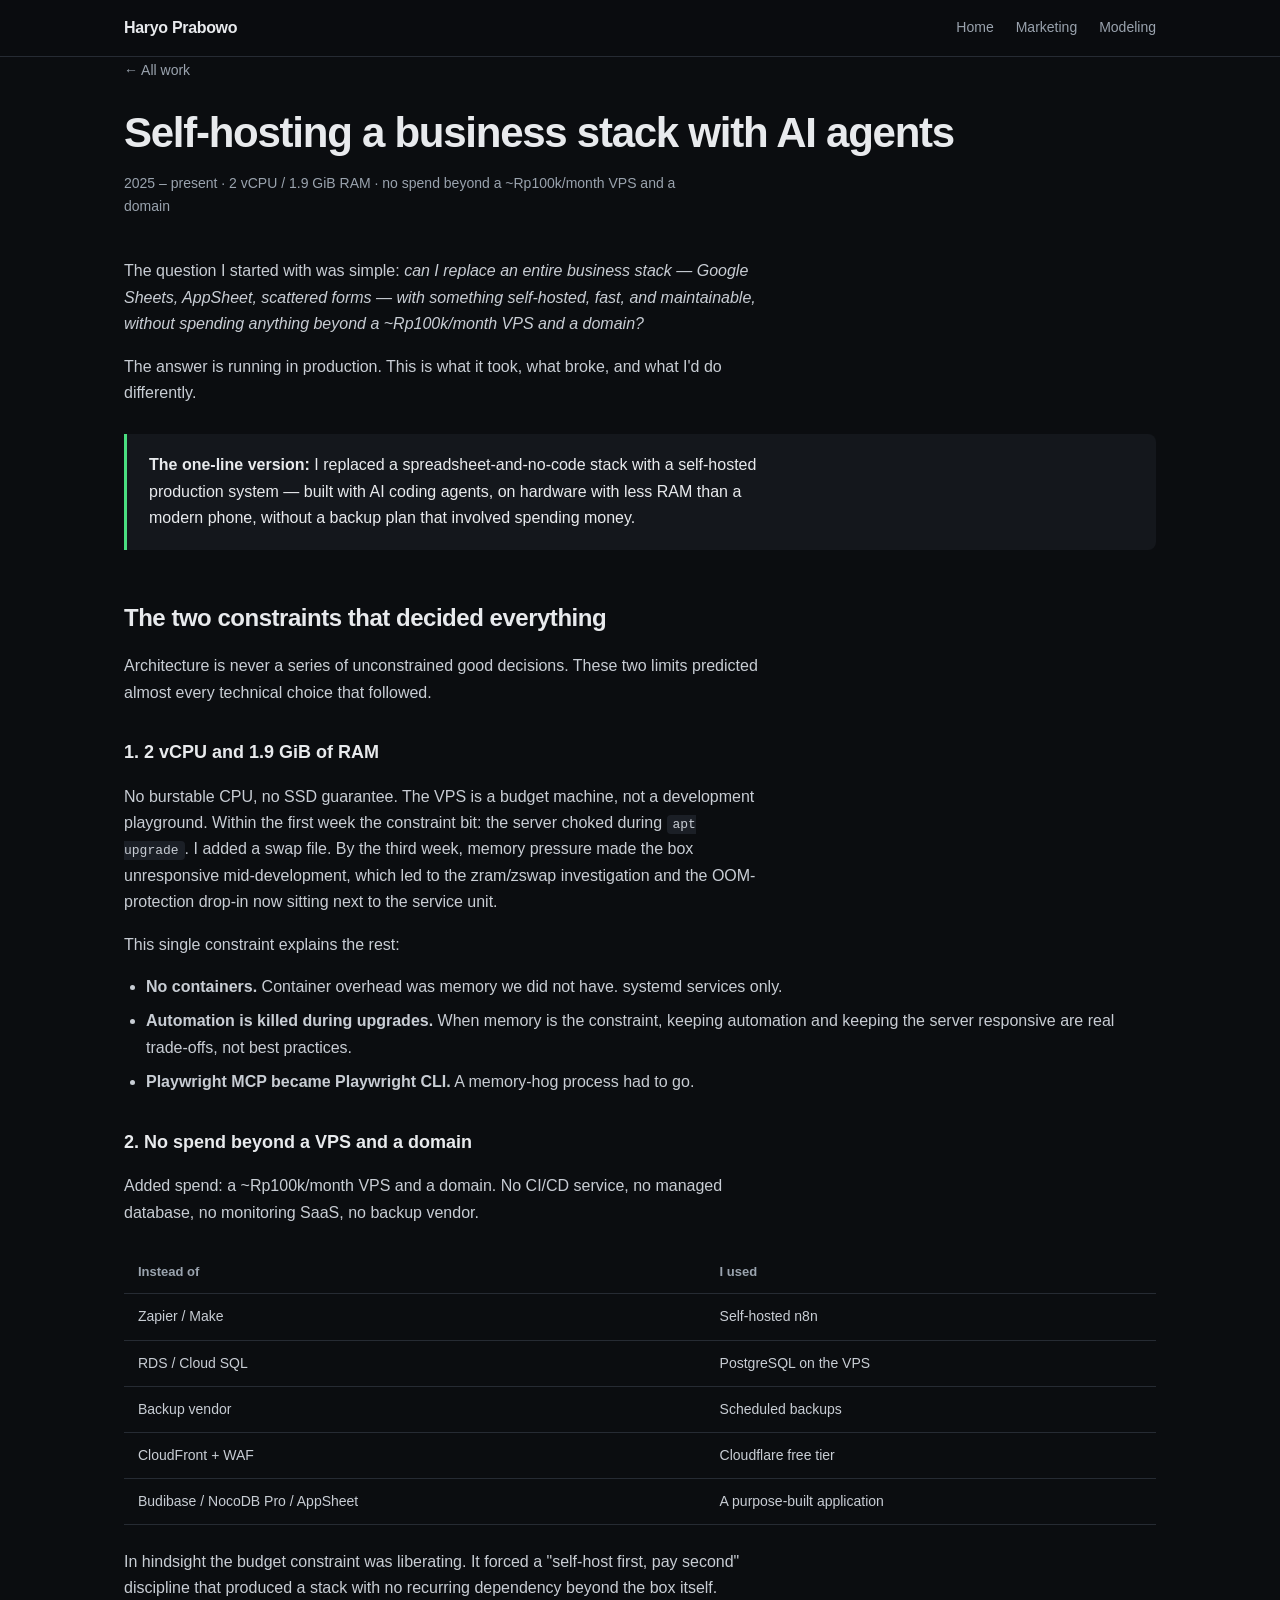
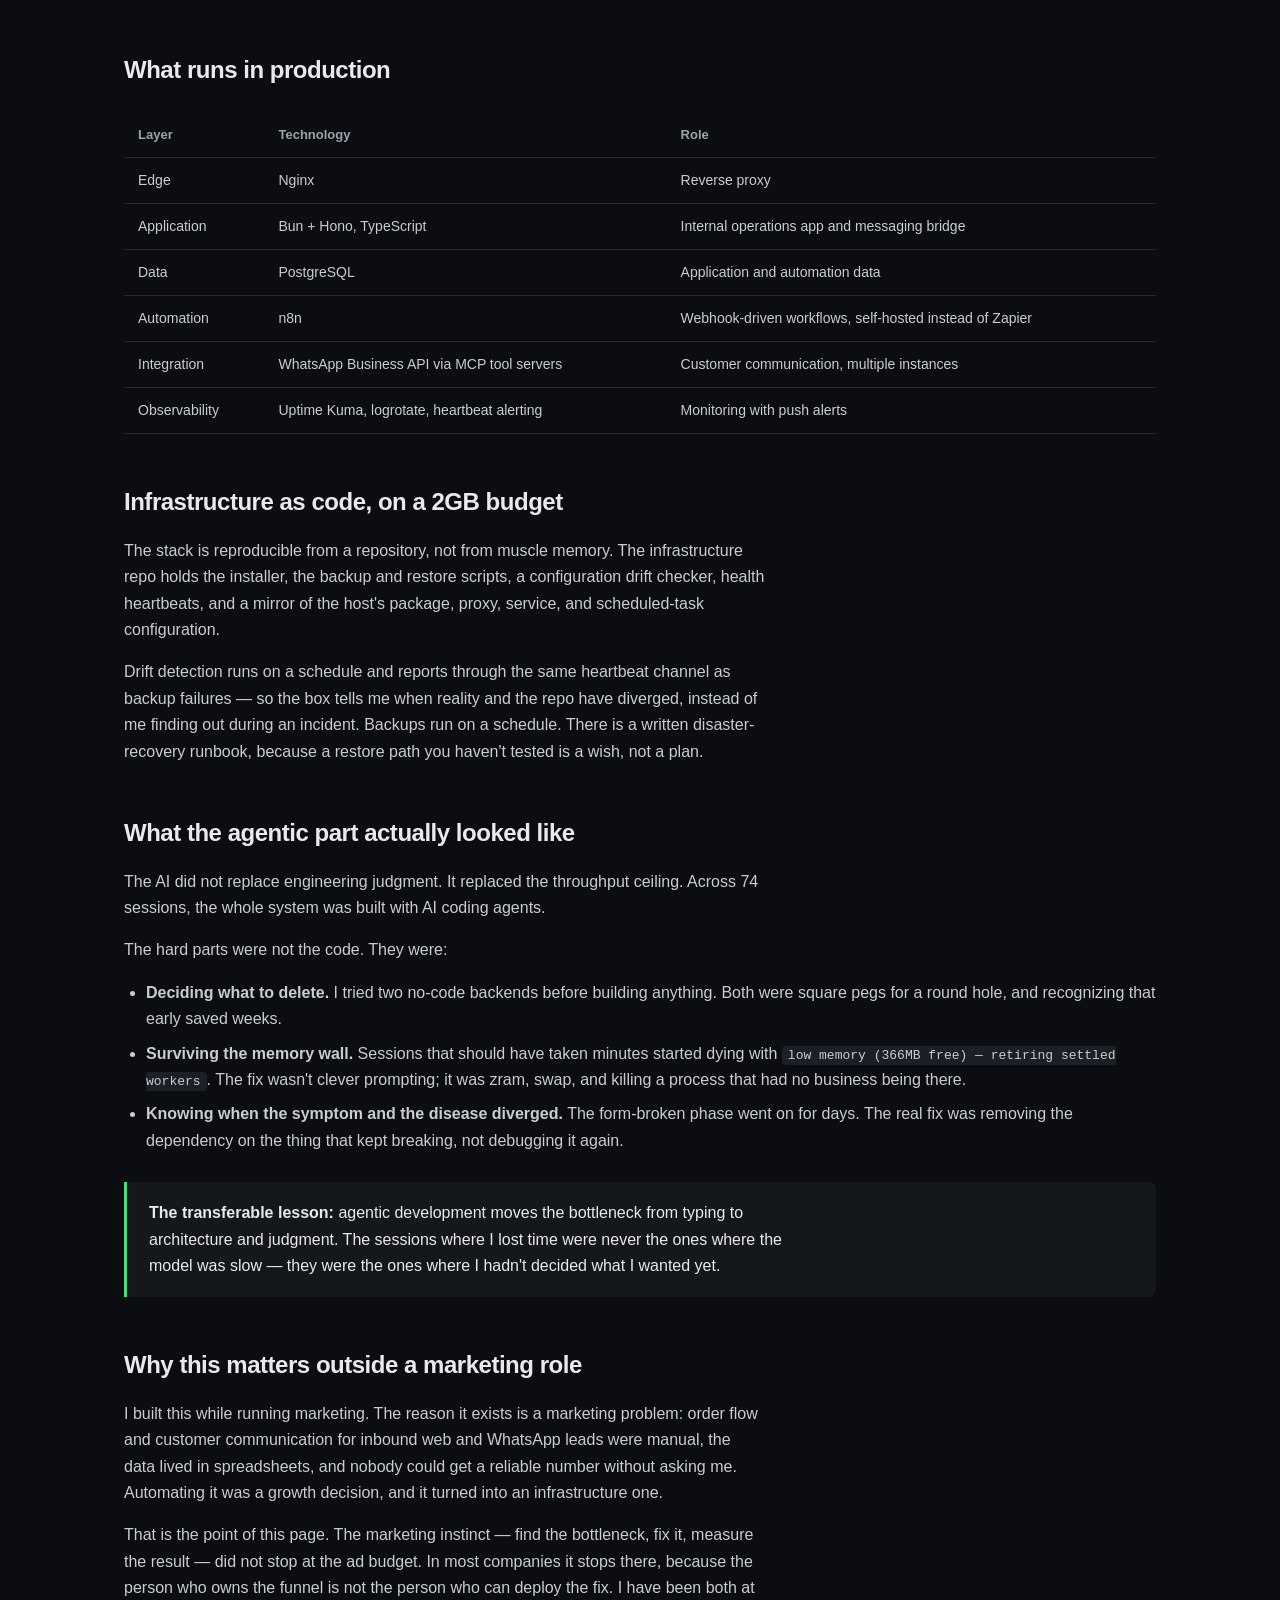
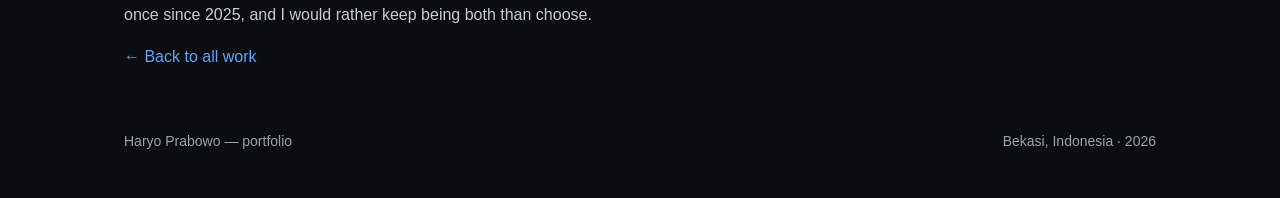
==== case-infrastructure.html @ 8f2d691a "Review round 3: competition result wording, double negative Co-Authored-By: Claude Opus 5.5 <noreply" ====
<!DOCTYPE html>
<html lang="en">
<head>
<meta charset="utf-8">
<meta name="viewport" content="width=device-width, initial-scale=1">
<title>Self-hosting a business stack with AI agents — Haryo Prabowo</title>
<meta name="description" content="How AI coding agents helped replace Google Sheets and AppSheet with a self-hosted business stack on a 2GB VPS, with no extra infrastructure spend.">
<meta property="og:type" content="website">
<meta property="og:site_name" content="Haryo Prabowo">
<meta property="og:title" content="Self-hosting a business stack with AI agents — Haryo Prabowo">
<meta property="og:description" content="No spend beyond a ~Rp100k/month VPS and a domain: replacing a spreadsheet stack with a self-hosted system on a 2GB box, built with AI coding agents.">
<meta property="og:url" content="https://hprabowo076.github.io/case-infrastructure.html">
<meta property="og:image" content="https://hprabowo076.github.io/og-cover.png">
<meta property="og:image:width" content="1200">
<meta property="og:image:height" content="630">
<meta name="twitter:card" content="summary_large_image">
<meta name="twitter:title" content="Self-hosting a business stack with AI agents — Haryo Prabowo">
<meta name="twitter:description" content="No spend beyond a ~Rp100k/month VPS and a domain: replacing a spreadsheet stack with a self-hosted system on a 2GB box, built with AI coding agents.">
<meta name="twitter:image" content="https://hprabowo076.github.io/og-cover.png">
<link rel="icon" href="favicon.svg">
<link rel="stylesheet" href="style.css">
</head>
<body>

<nav><div class="wrap">
  <a class="brand" href="index.html">Haryo Prabowo</a>
  <div class="links">
    <a href="index.html">Home</a>
    <a href="case-marketing.html">Marketing</a>
    <a href="case-kantorku.html">Modeling</a>
  </div>
</div></nav>

<article><div class="wrap">
  <a class="back" href="index.html">&larr; All work</a>
  <h1>Self-hosting a business stack with AI agents</h1>
  <p class="meta">
    2025 &ndash; present &middot; 2 vCPU / 1.9 GiB RAM &middot; no spend beyond a ~Rp100k/month VPS and a domain
  </p>

  <p>
    The question I started with was simple: <em>can I replace an entire business stack — Google
    Sheets, AppSheet, scattered forms — with something self-hosted, fast, and maintainable, without
    spending anything beyond a ~Rp100k/month VPS and a domain?</em>
  </p>
  <p>
    The answer is running in production. This is what it took, what broke, and
    what I'd do differently.
  </p>

  <div class="callout">
    <p>
      <b>The one-line version:</b> I replaced a spreadsheet-and-no-code stack with a self-hosted
      production system — built with AI coding agents, on hardware with less RAM than a modern
      phone, without a backup plan that involved spending money.
    </p>
  </div>

  <h2>The two constraints that decided everything</h2>
  <p>
    Architecture is never a series of unconstrained good decisions. These two limits predicted
    almost every technical choice that followed.
  </p>

  <h3>1. 2 vCPU and 1.9 GiB of RAM</h3>
  <p>
    No burstable CPU, no SSD guarantee. The VPS is a budget machine, not a development playground. Within the first week the constraint bit: the server choked
    during <code>apt upgrade</code>. I added a swap file. By the third week, memory pressure made
    the box unresponsive mid-development, which led to the zram/zswap investigation and the
    OOM-protection drop-in now sitting next to the service unit.
  </p>
  <p>This single constraint explains the rest:</p>
  <ul>
    <li><b>No containers.</b> Container overhead was memory we did not have. systemd services only.</li>
    <li><b>Automation is killed during upgrades.</b> When memory is the constraint, keeping automation and keeping the server responsive are real trade-offs, not best practices.</li>
    <li><b>Playwright MCP became Playwright CLI.</b> A memory-hog process had to go.</li>
  </ul>

  <h3>2. No spend beyond a VPS and a domain</h3>
  <p>Added spend: a ~Rp100k/month VPS and a domain. No CI/CD service, no managed database, no monitoring SaaS, no backup vendor.</p>
  <table>
    <tr><th>Instead of</th><th>I used</th></tr>
    <tr><td>Zapier / Make</td><td>Self-hosted n8n</td></tr>
    <tr><td>RDS / Cloud SQL</td><td>PostgreSQL on the VPS</td></tr>
    <tr><td>Backup vendor</td><td>Scheduled backups</td></tr>
    <tr><td>CloudFront + WAF</td><td>Cloudflare free tier</td></tr>
    <tr><td>Budibase / NocoDB Pro / AppSheet</td><td>A purpose-built application</td></tr>
  </table>
  <p>
    In hindsight the budget constraint was liberating. It forced a "self-host first, pay second"
    discipline that produced a stack with no recurring dependency beyond the box itself.
  </p>

  <h2>What runs in production</h2>
  <table>
    <tr><th>Layer</th><th>Technology</th><th>Role</th></tr>
    <tr><td>Edge</td><td>Nginx</td><td>Reverse proxy</td></tr>
    <tr><td>Application</td><td>Bun + Hono, TypeScript</td><td>Internal operations app and messaging bridge</td></tr>
    <tr><td>Data</td><td>PostgreSQL</td><td>Application and automation data</td></tr>
    <tr><td>Automation</td><td>n8n</td><td>Webhook-driven workflows, self-hosted instead of Zapier</td></tr>
    <tr><td>Integration</td><td>WhatsApp Business API via MCP tool servers</td><td>Customer communication, multiple instances</td></tr>
    <tr><td>Observability</td><td>Uptime Kuma, logrotate, heartbeat alerting</td><td>Monitoring with push alerts</td></tr>
  </table>

  <h2>Infrastructure as code, on a 2GB budget</h2>
  <p>
    The stack is reproducible from a repository, not from muscle memory. The infrastructure repo
    holds the installer, the backup and restore scripts, a configuration drift checker, health
    heartbeats, and a mirror of the host's package, proxy, service, and scheduled-task
    configuration.
  </p>
  <p>
    Drift detection runs on a schedule and reports through the same heartbeat channel as backup
    failures — so the box tells me when reality and the repo have diverged, instead of me finding
    out during an incident. Backups run on a schedule. There is a written
    disaster-recovery runbook, because a restore path you haven't tested is a wish, not a plan.
  </p>

  <h2>What the agentic part actually looked like</h2>
  <p>
    The AI did not replace engineering judgment. It replaced the throughput ceiling. Across 74
    sessions, the whole system was built with AI coding agents.
  </p>
  <p>The hard parts were not the code. They were:</p>
  <ul>
    <li><b>Deciding what to delete.</b> I tried two no-code backends before building anything. Both were square pegs for a round hole, and recognizing that early saved weeks.</li>
    <li><b>Surviving the memory wall.</b> Sessions that should have taken minutes started dying with <code>low memory (366MB free) — retiring settled workers</code>. The fix wasn't clever prompting; it was zram, swap, and killing a process that had no business being there.</li>
    <li><b>Knowing when the symptom and the disease diverged.</b> The form-broken phase went on for days. The real fix was removing the dependency on the thing that kept breaking, not debugging it again.</li>
  </ul>
  <div class="callout">
    <p>
      <b>The transferable lesson:</b> agentic development moves the bottleneck from typing to
      architecture and judgment. The sessions where I lost time were never the ones where the
      model was slow — they were the ones where I hadn't decided what I wanted yet.
    </p>
  </div>

  <h2>Why this matters outside a marketing role</h2>
  <p>
    I built this while running marketing. The reason it exists is a marketing problem: order flow
    and customer communication for inbound web and WhatsApp leads were manual, the data lived in spreadsheets, and nobody could get a
    reliable number without asking me. Automating it was a growth decision, and it turned into an
    infrastructure one.
  </p>
  <p>
    That is the point of this page. The marketing instinct — find the bottleneck, fix it, measure
    the result — did not stop at the ad budget. In most companies it stops there, because the
    person who owns the funnel is not the person who can deploy the fix. I have been both at once
    since 2025, and I would rather keep being both than choose.
  </p>

  <p><a href="index.html">&larr; Back to all work</a></p>
</div></article>

<footer><div class="wrap">
  <span>Haryo Prabowo — portfolio</span>
  <span>Bekasi, Indonesia · 2026</span>
</div></footer>

</body>
</html>
---- style.css ----
:root {
  --bg: #0b0d10;
  --surface: #14171c;
  --surface-2: #1b1f26;
  --line: #262b33;
  --text: #e8eaed;
  --muted: #9aa3ae;
  --accent: #4ade80;
  --accent-2: #60a5fa;
  --warn: #fbbf24;
  --max: 1080px;
}

* { box-sizing: border-box; margin: 0; padding: 0; }

html { scroll-behavior: smooth; }

body {
  background: var(--bg);
  color: var(--text);
  font: 16px/1.65 -apple-system, BlinkMacSystemFont, "Segoe UI", Inter, Roboto, sans-serif;
  -webkit-font-smoothing: antialiased;
}

a { color: var(--accent-2); text-decoration: none; }
a:hover { text-decoration: underline; }

.wrap { max-width: var(--max); margin: 0 auto; padding: 0 24px; }
.mono { font-family: ui-monospace, SFMono-Regular, "SF Mono", Menlo, Consolas, monospace; }

/* ---- nav ---- */
nav {
  position: sticky; top: 0; z-index: 10;
  background: rgba(11, 13, 16, 0.85);
  backdrop-filter: blur(12px);
  border-bottom: 1px solid var(--line);
}
nav .wrap { display: flex; align-items: center; justify-content: space-between; height: 56px; }
nav .brand { font-weight: 700; letter-spacing: -0.02em; color: var(--text); }
nav .links { display: flex; gap: 22px; font-size: 14px; }
nav .links a { color: var(--muted); }
nav .links a:hover { color: var(--text); text-decoration: none; }

/* ---- hero ---- */
header.hero { padding: 92px 0 72px; border-bottom: 1px solid var(--line); }
.eyebrow {
  font-size: 13px; letter-spacing: 0.14em; text-transform: uppercase;
  color: var(--accent); margin-bottom: 18px; font-weight: 600;
}
h1 { font-size: clamp(32px, 5.5vw, 54px); line-height: 1.1; letter-spacing: -0.03em; font-weight: 800; }
h1 em { font-style: normal; color: var(--accent); }
.sub { margin-top: 22px; font-size: 19px; color: var(--muted); max-width: 640px; }
.cta { margin-top: 34px; display: flex; gap: 12px; flex-wrap: wrap; }
.btn {
  display: inline-block; padding: 11px 22px; border-radius: 8px;
  font-size: 15px; font-weight: 600; border: 1px solid var(--line);
  background: var(--surface); color: var(--text);
}
.btn:hover { border-color: var(--accent); text-decoration: none; }
.btn.primary { background: var(--accent); color: #06240f; border-color: var(--accent); }

/* ---- metrics ---- */
.metrics { display: grid; grid-template-columns: repeat(auto-fit, minmax(190px, 1fr)); gap: 1px; background: var(--line); border: 1px solid var(--line); border-radius: 12px; overflow: hidden; margin-top: 56px; }
.metric { background: var(--surface); padding: 24px 22px; }
.metric .n { font-size: 30px; font-weight: 800; letter-spacing: -0.02em; color: var(--accent); }
.metric .l { font-size: 13px; color: var(--muted); margin-top: 6px; line-height: 1.45; }

/* ---- sections ---- */
section { padding: 76px 0; border-bottom: 1px solid var(--line); }
h2 { font-size: 28px; letter-spacing: -0.02em; font-weight: 700; margin-bottom: 12px; }
.section-lede { color: var(--muted); max-width: 640px; margin-bottom: 40px; font-size: 17px; }

/* ---- case cards ---- */
.cards { display: grid; grid-template-columns: repeat(auto-fit, minmax(320px, 1fr)); gap: 20px; }
.card {
  background: var(--surface); border: 1px solid var(--line); border-radius: 12px;
  padding: 26px; display: flex; flex-direction: column; transition: border-color .15s;
}
.card:hover { border-color: var(--accent); }
.card .tag { font-size: 12px; color: var(--accent); letter-spacing: .08em; text-transform: uppercase; font-weight: 600; }
.card h3 { font-size: 20px; margin: 10px 0 8px; letter-spacing: -0.01em; }
.card p { color: var(--muted); font-size: 15px; }
.card .stats { margin-top: 18px; padding-top: 18px; border-top: 1px solid var(--line); display: flex; gap: 22px; font-size: 13px; color: var(--muted); }
.card .stats b { display: block; color: var(--text); font-size: 18px; }
.card .more { margin-top: auto; padding-top: 18px; font-size: 14px; color: var(--accent-2); }

/* ---- article (case study pages) ---- */
article h1 { font-size: clamp(28px, 4.5vw, 42px); margin-bottom: 8px; }
article .meta { color: var(--muted); font-size: 14px; margin-bottom: 40px; }
article h2 { margin-top: 48px; font-size: 24px; }
article h3 { margin-top: 32px; font-size: 18px; color: var(--text); }
article p { margin: 16px 0; color: #c8cdd4; max-width: 72ch; }
article ul { margin: 16px 0 16px 22px; color: #c8cdd4; }
article li { margin-bottom: 8px; }
article .callout {
  border-left: 3px solid var(--accent); background: var(--surface);
  padding: 18px 22px; border-radius: 0 8px 8px 0; margin: 28px 0;
}
article .callout p { margin: 0; color: var(--text); }
.back { display: inline-block; margin-bottom: 28px; font-size: 14px; color: var(--muted); }

table { width: 100%; border-collapse: collapse; margin: 24px 0; font-size: 14px; }
th, td { text-align: left; padding: 11px 14px; border-bottom: 1px solid var(--line); }
th { color: var(--muted); font-weight: 600; font-size: 13px; }
td { color: #c8cdd4; }

pre {
  background: var(--surface); border: 1px solid var(--line); border-radius: 8px;
  padding: 18px; overflow-x: auto; font-size: 13px; line-height: 1.6; color: #c8cdd4;
  margin: 20px 0;
}
code { font-family: ui-monospace, SFMono-Regular, Menlo, Consolas, monospace; }
p code, li code, td code { background: var(--surface-2); padding: 2px 6px; border-radius: 4px; font-size: 13px; }

footer { padding: 44px 0; color: var(--muted); font-size: 14px; }
footer .wrap { display: flex; justify-content: space-between; flex-wrap: wrap; gap: 12px; }

@media (max-width: 640px) {
  nav .links { gap: 14px; font-size: 13px; }
  header.hero { padding: 60px 0 48px; }
  section { padding: 56px 0; }
}
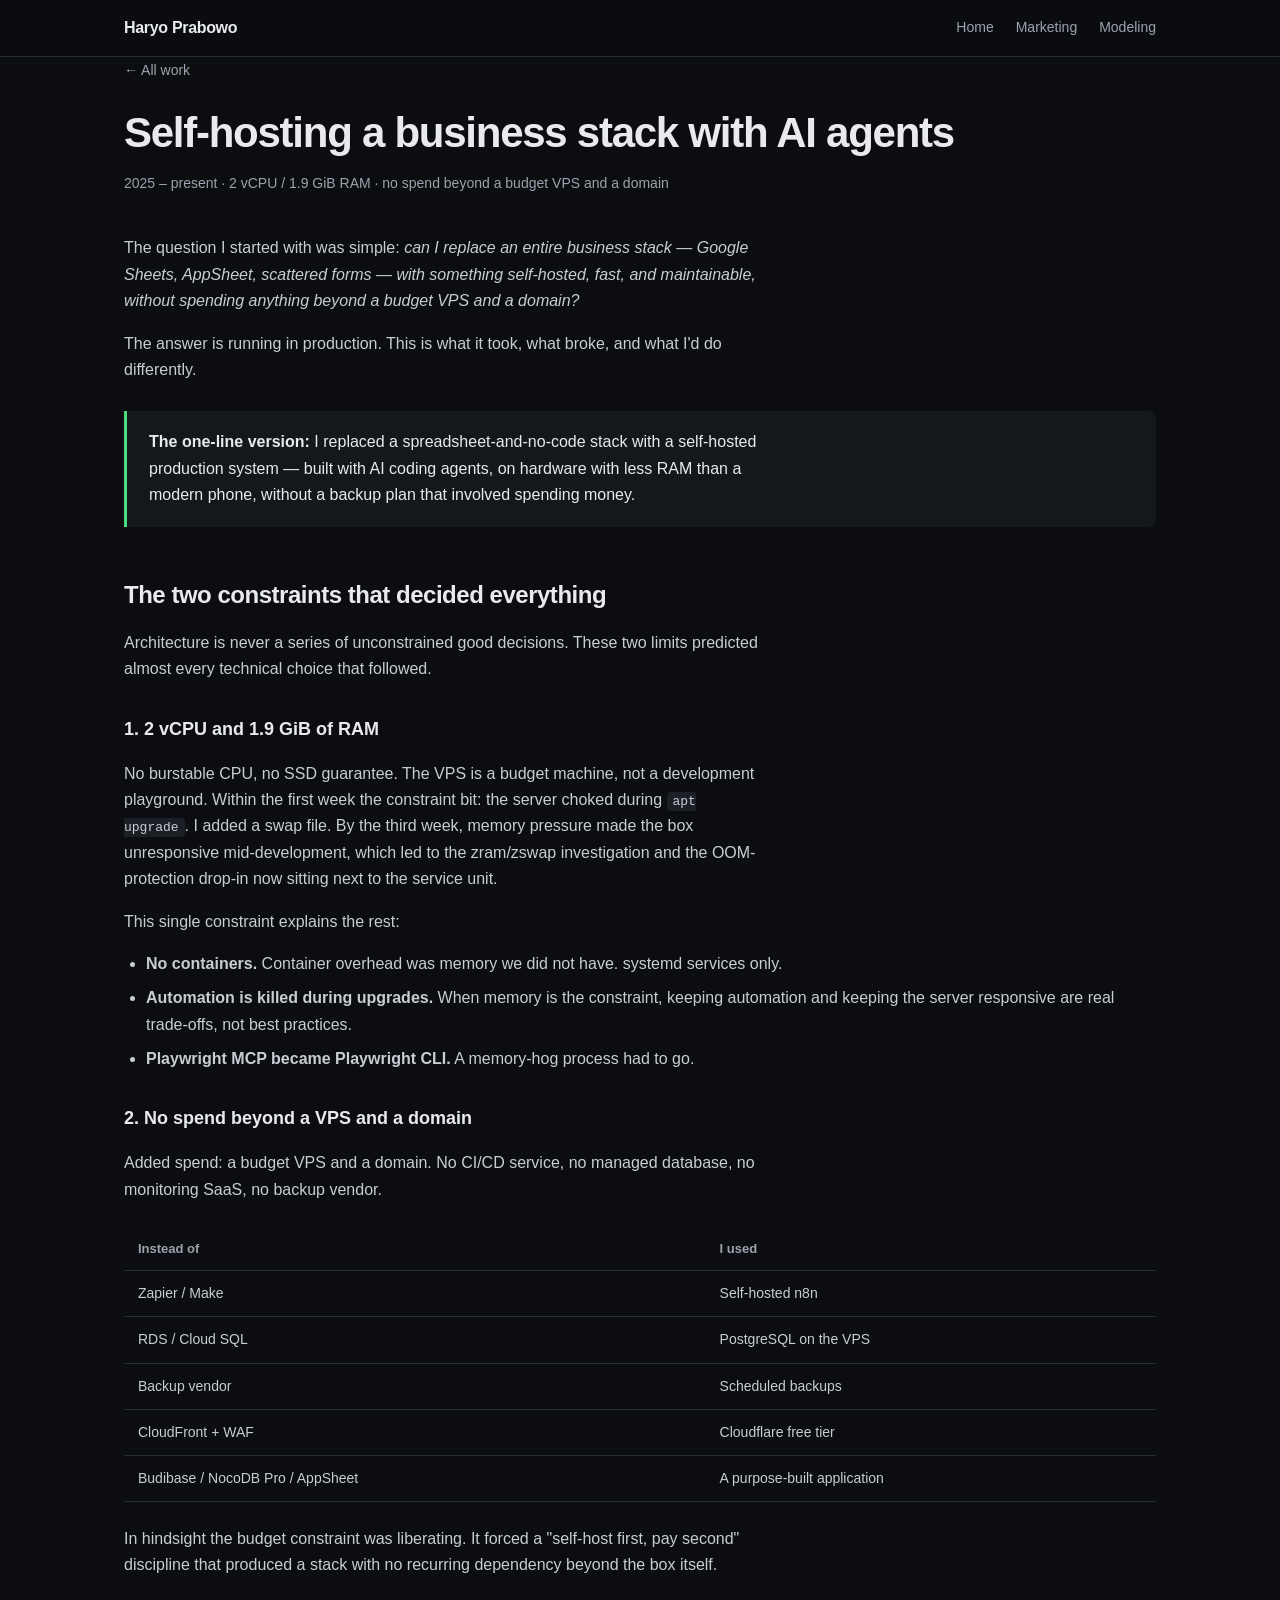
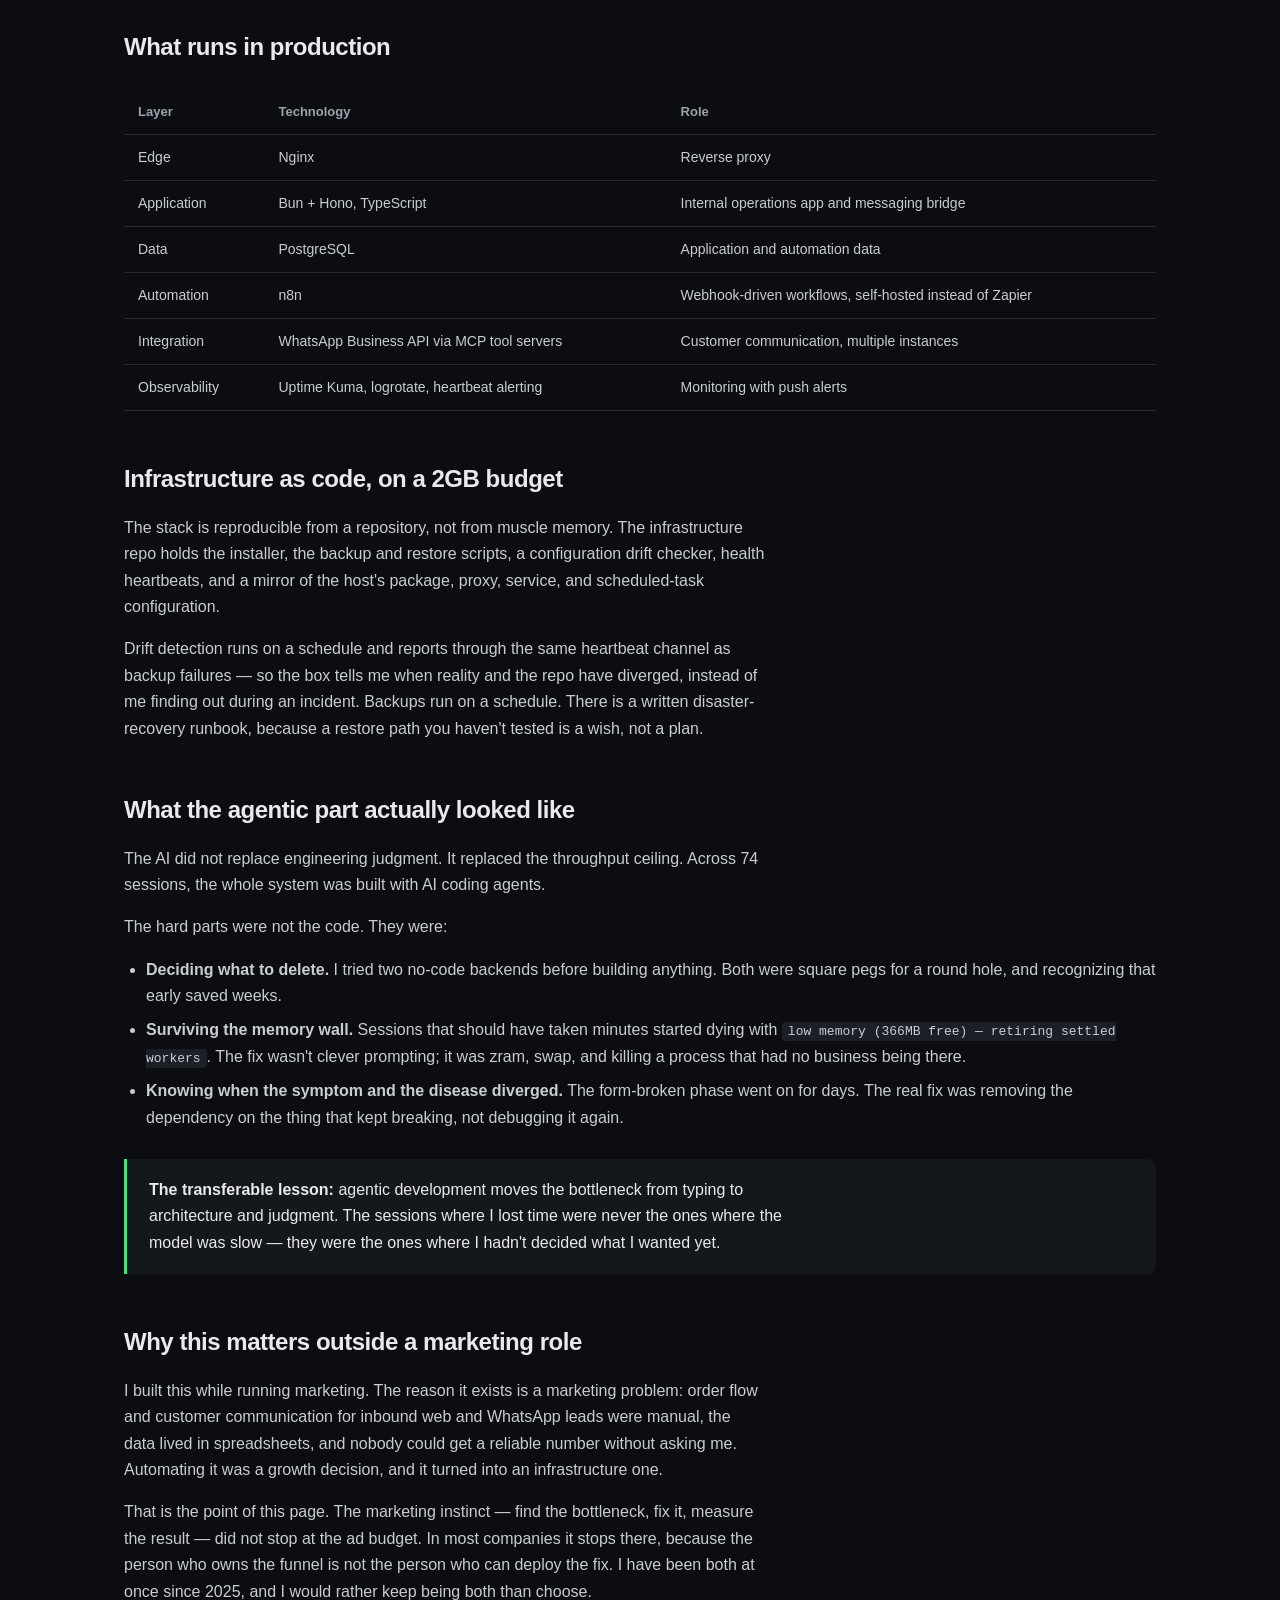
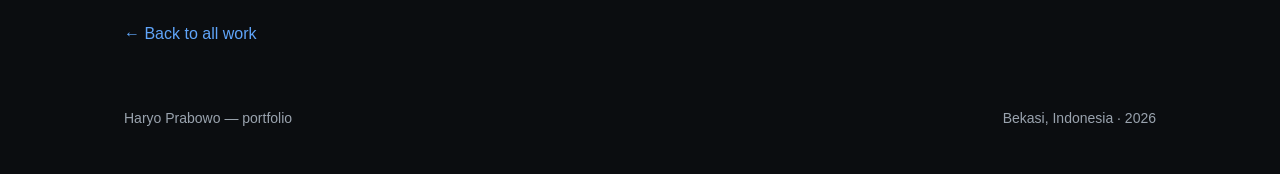
==== commit 210eb0dc: "Drop server cost from portfolio and resume Co-Authored-By: Claude Opus 5.5 <noreply@anthropic.com>" ====
--- a/case-infrastructure.html
+++ b/case-infrastructure.html
@@ -8,14 +8,14 @@
 <meta property="og:type" content="website">
 <meta property="og:site_name" content="Haryo Prabowo">
 <meta property="og:title" content="Self-hosting a business stack with AI agents — Haryo Prabowo">
-<meta property="og:description" content="No spend beyond a ~Rp100k/month VPS and a domain: replacing a spreadsheet stack with a self-hosted system on a 2GB box, built with AI coding agents.">
+<meta property="og:description" content="No spend beyond a budget VPS and a domain: replacing a spreadsheet stack with a self-hosted system on a 2GB box, built with AI coding agents.">
 <meta property="og:url" content="https://hprabowo076.github.io/case-infrastructure.html">
 <meta property="og:image" content="https://hprabowo076.github.io/og-cover.png">
 <meta property="og:image:width" content="1200">
 <meta property="og:image:height" content="630">
 <meta name="twitter:card" content="summary_large_image">
 <meta name="twitter:title" content="Self-hosting a business stack with AI agents — Haryo Prabowo">
-<meta name="twitter:description" content="No spend beyond a ~Rp100k/month VPS and a domain: replacing a spreadsheet stack with a self-hosted system on a 2GB box, built with AI coding agents.">
+<meta name="twitter:description" content="No spend beyond a budget VPS and a domain: replacing a spreadsheet stack with a self-hosted system on a 2GB box, built with AI coding agents.">
 <meta name="twitter:image" content="https://hprabowo076.github.io/og-cover.png">
 <link rel="icon" href="favicon.svg">
 <link rel="stylesheet" href="style.css">
@@ -35,13 +35,13 @@
   <a class="back" href="index.html">&larr; All work</a>
   <h1>Self-hosting a business stack with AI agents</h1>
   <p class="meta">
-    2025 &ndash; present &middot; 2 vCPU / 1.9 GiB RAM &middot; no spend beyond a ~Rp100k/month VPS and a domain
+    2025 &ndash; present &middot; 2 vCPU / 1.9 GiB RAM &middot; no spend beyond a budget VPS and a domain
   </p>
 
   <p>
     The question I started with was simple: <em>can I replace an entire business stack — Google
     Sheets, AppSheet, scattered forms — with something self-hosted, fast, and maintainable, without
-    spending anything beyond a ~Rp100k/month VPS and a domain?</em>
+    spending anything beyond a budget VPS and a domain?</em>
   </p>
   <p>
     The answer is running in production. This is what it took, what broke, and
@@ -77,7 +77,7 @@
   </ul>
 
   <h3>2. No spend beyond a VPS and a domain</h3>
-  <p>Added spend: a ~Rp100k/month VPS and a domain. No CI/CD service, no managed database, no monitoring SaaS, no backup vendor.</p>
+  <p>Added spend: a budget VPS and a domain. No CI/CD service, no managed database, no monitoring SaaS, no backup vendor.</p>
   <table>
     <tr><th>Instead of</th><th>I used</th></tr>
     <tr><td>Zapier / Make</td><td>Self-hosted n8n</td></tr>
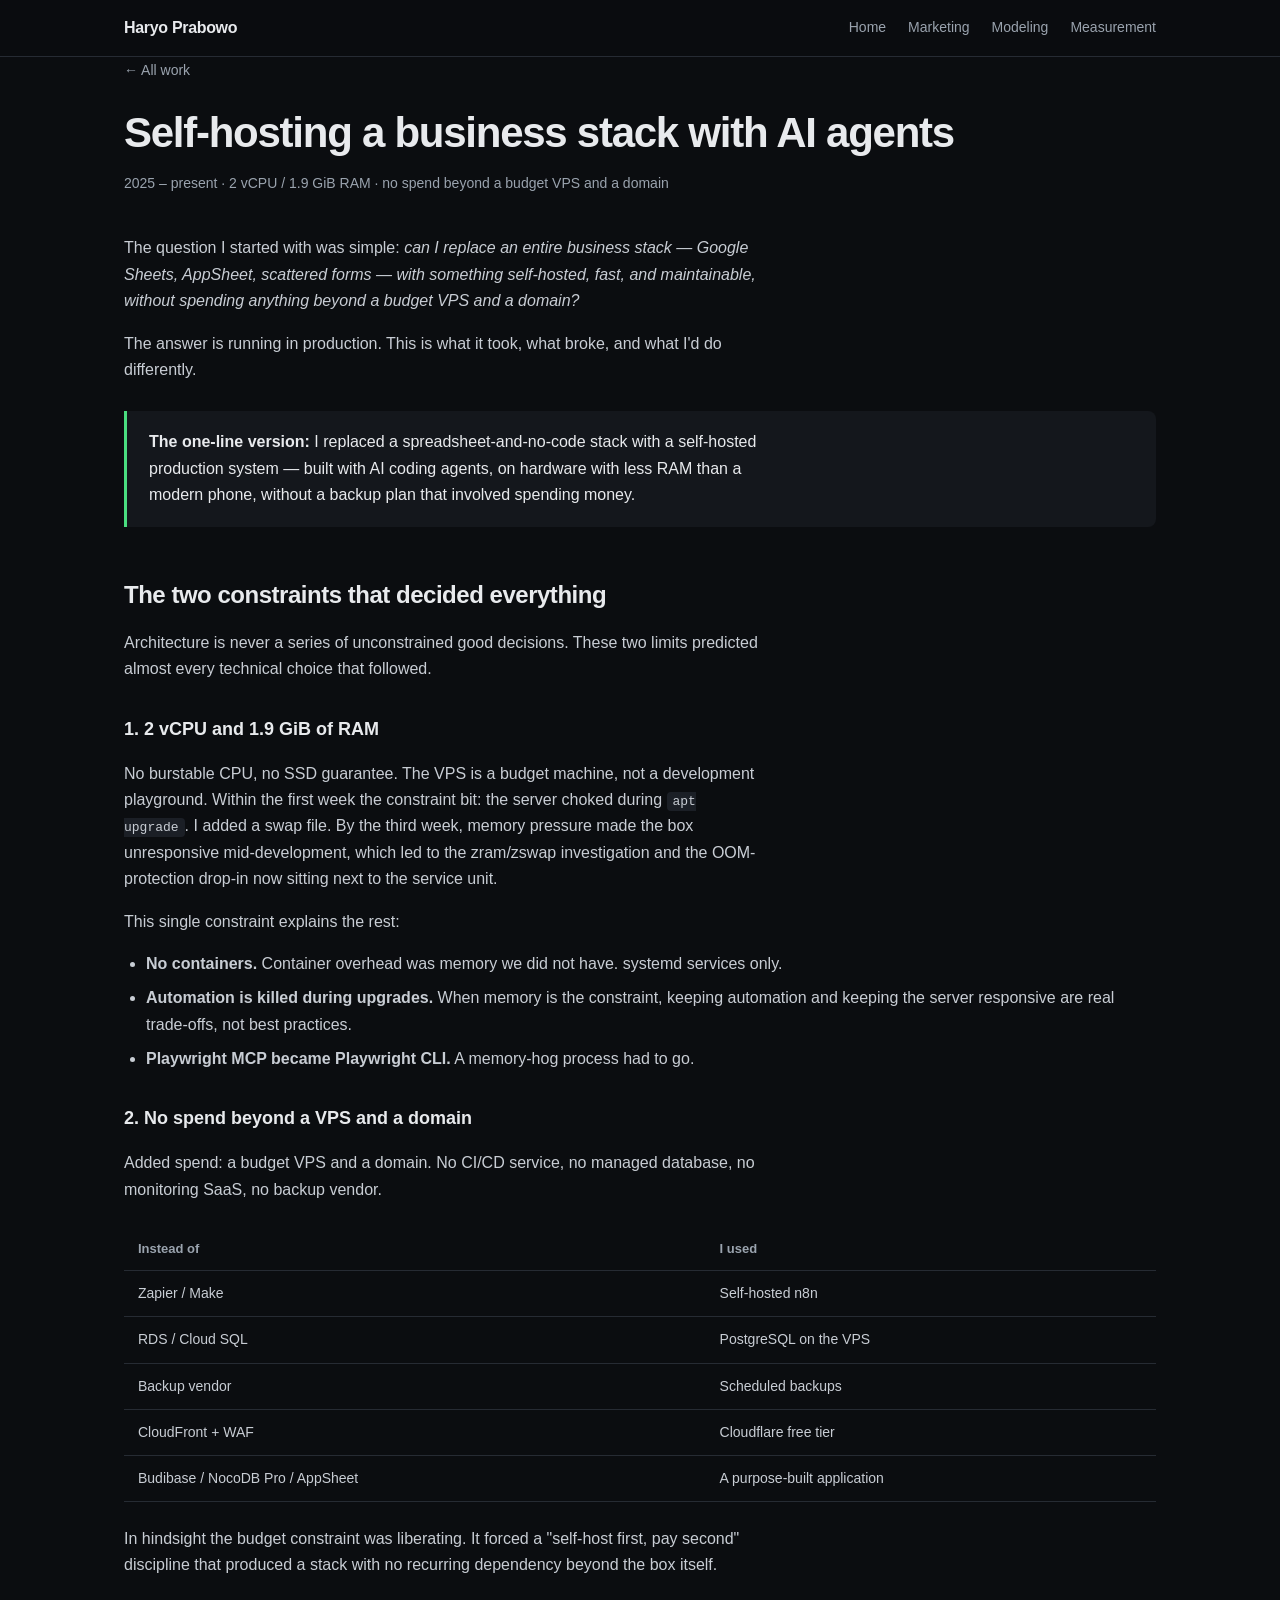
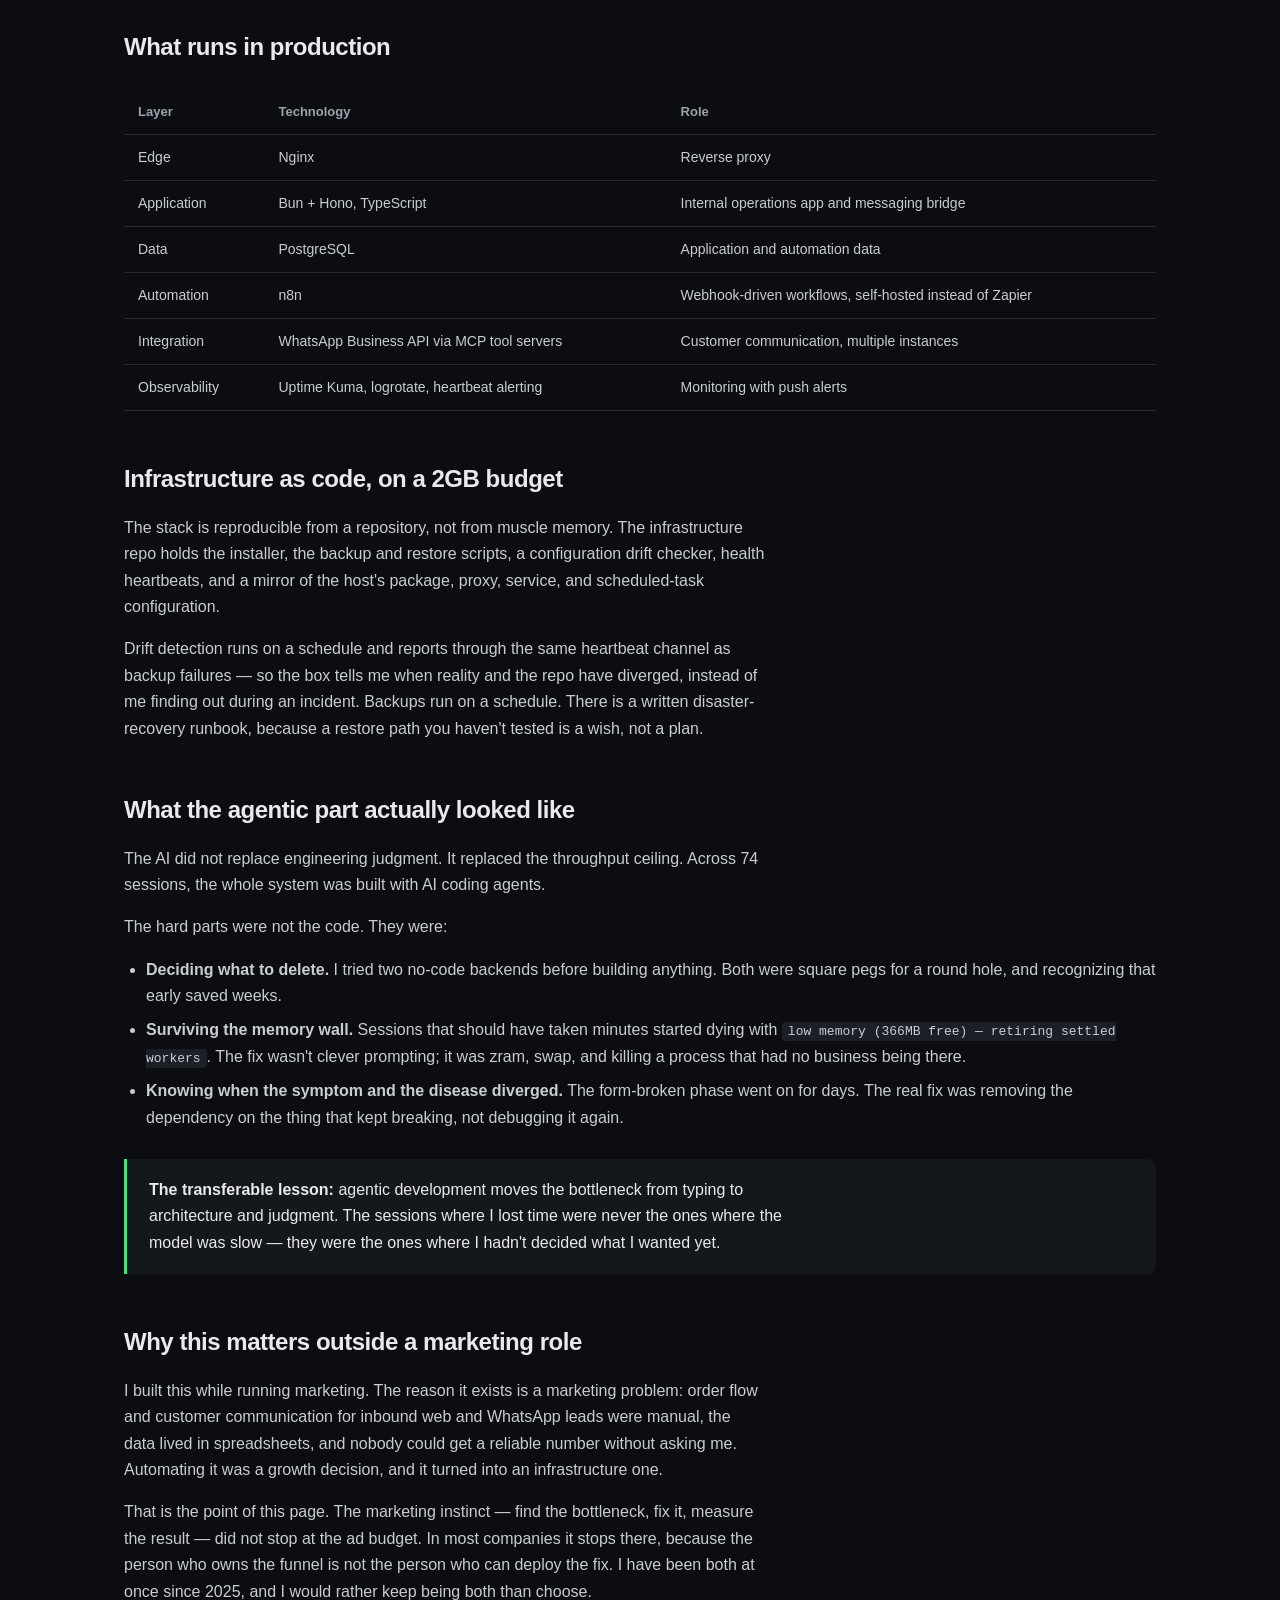
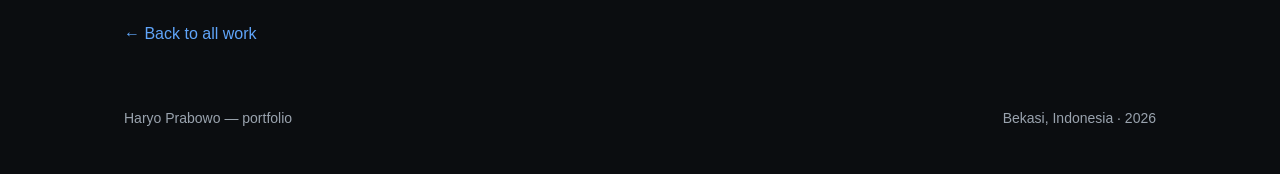
==== commit 0ed14d25: "Add measurement case study (paid-invoice reconciliation, reporting dashboard) Co-Authored-By: Claude" ====
--- a/case-infrastructure.html
+++ b/case-infrastructure.html
@@ -28,6 +28,7 @@
     <a href="index.html">Home</a>
     <a href="case-marketing.html">Marketing</a>
     <a href="case-kantorku.html">Modeling</a>
+    <a href="case-measurement.html">Measurement</a>
   </div>
 </div></nav>
 
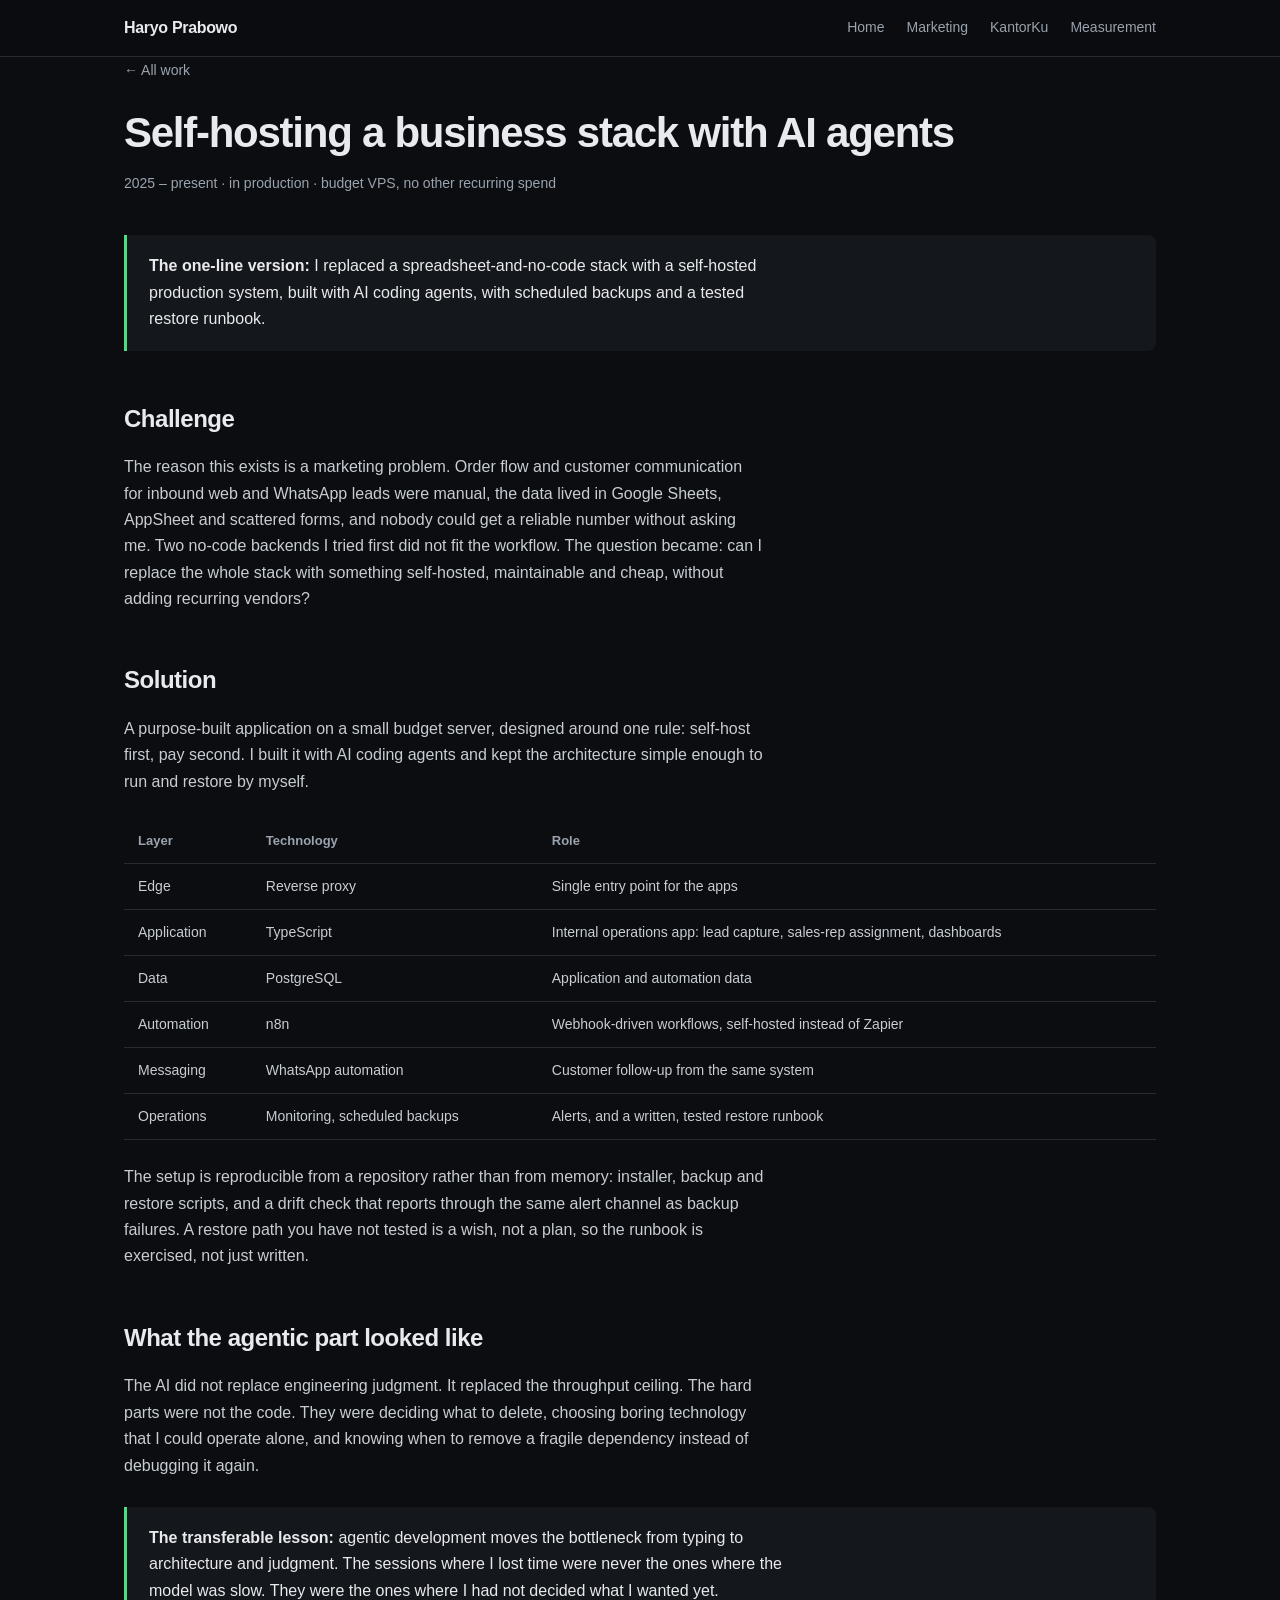
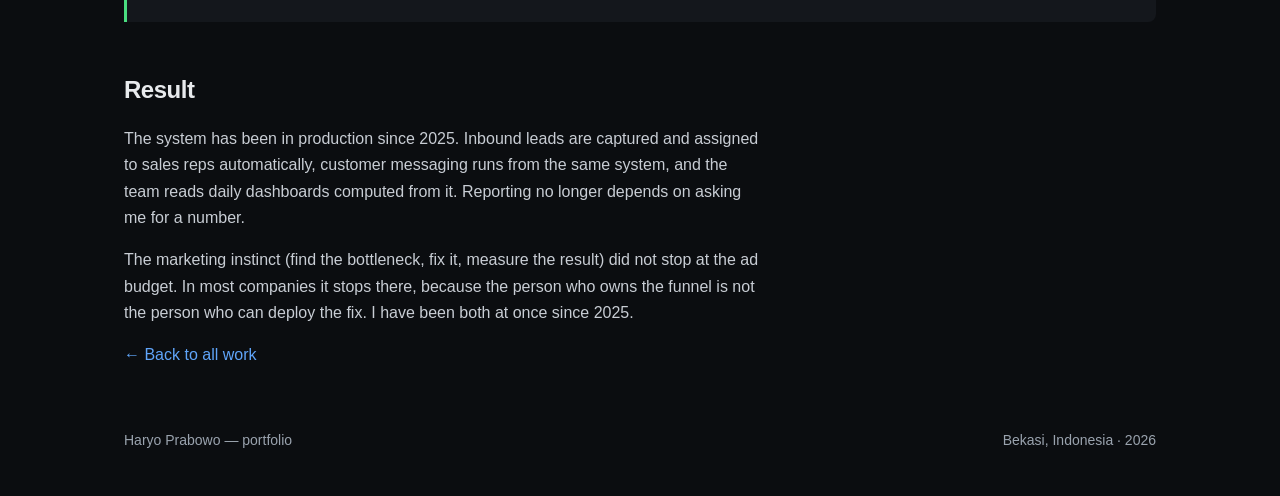
==== commit 45541bff: "Apply independent review: budget ballpark, team, near-parity channel message, WhatsApp automation wo" ====
--- a/case-infrastructure.html
+++ b/case-infrastructure.html
@@ -4,18 +4,18 @@
 <meta charset="utf-8">
 <meta name="viewport" content="width=device-width, initial-scale=1">
 <title>Self-hosting a business stack with AI agents — Haryo Prabowo</title>
-<meta name="description" content="How AI coding agents helped replace Google Sheets and AppSheet with a self-hosted business stack on a 2GB VPS, with no extra infrastructure spend.">
+<meta name="description" content="How AI coding agents helped replace Google Sheets and AppSheet with a self-hosted business stack on a budget VPS: TypeScript app, PostgreSQL, n8n and WhatsApp automation, with scheduled backups and a tested restore runbook.">
 <meta property="og:type" content="website">
 <meta property="og:site_name" content="Haryo Prabowo">
 <meta property="og:title" content="Self-hosting a business stack with AI agents — Haryo Prabowo">
-<meta property="og:description" content="No spend beyond a budget VPS and a domain: replacing a spreadsheet stack with a self-hosted system on a 2GB box, built with AI coding agents.">
+<meta property="og:description" content="Replacing a spreadsheet stack with a self-hosted system on a budget VPS: TypeScript, PostgreSQL, n8n and WhatsApp automation, built with AI coding agents.">
 <meta property="og:url" content="https://hprabowo076.github.io/case-infrastructure.html">
 <meta property="og:image" content="https://hprabowo076.github.io/og-cover.png">
 <meta property="og:image:width" content="1200">
 <meta property="og:image:height" content="630">
 <meta name="twitter:card" content="summary_large_image">
 <meta name="twitter:title" content="Self-hosting a business stack with AI agents — Haryo Prabowo">
-<meta name="twitter:description" content="No spend beyond a budget VPS and a domain: replacing a spreadsheet stack with a self-hosted system on a 2GB box, built with AI coding agents.">
+<meta name="twitter:description" content="Replacing a spreadsheet stack with a self-hosted system on a budget VPS: TypeScript, PostgreSQL, n8n and WhatsApp automation, built with AI coding agents.">
 <meta name="twitter:image" content="https://hprabowo076.github.io/og-cover.png">
 <link rel="icon" href="favicon.svg">
 <link rel="stylesheet" href="style.css">
@@ -27,7 +27,7 @@
   <div class="links">
     <a href="index.html">Home</a>
     <a href="case-marketing.html">Marketing</a>
-    <a href="case-kantorku.html">Modeling</a>
+    <a href="case-kantorku.html">KantorKu</a>
     <a href="case-measurement.html">Measurement</a>
   </div>
 </div></nav>
@@ -36,118 +36,69 @@
   <a class="back" href="index.html">&larr; All work</a>
   <h1>Self-hosting a business stack with AI agents</h1>
   <p class="meta">
-    2025 &ndash; present &middot; 2 vCPU / 1.9 GiB RAM &middot; no spend beyond a budget VPS and a domain
-  </p>
-
-  <p>
-    The question I started with was simple: <em>can I replace an entire business stack — Google
-    Sheets, AppSheet, scattered forms — with something self-hosted, fast, and maintainable, without
-    spending anything beyond a budget VPS and a domain?</em>
-  </p>
-  <p>
-    The answer is running in production. This is what it took, what broke, and
-    what I'd do differently.
+    2025 &ndash; present &middot; in production &middot; budget VPS, no other recurring spend
   </p>
 
   <div class="callout">
     <p>
       <b>The one-line version:</b> I replaced a spreadsheet-and-no-code stack with a self-hosted
-      production system — built with AI coding agents, on hardware with less RAM than a modern
-      phone, without a backup plan that involved spending money.
+      production system, built with AI coding agents, with scheduled backups and a tested restore runbook.
     </p>
   </div>
 
-  <h2>The two constraints that decided everything</h2>
+  <h2>Challenge</h2>
   <p>
-    Architecture is never a series of unconstrained good decisions. These two limits predicted
-    almost every technical choice that followed.
+    The reason this exists is a marketing problem. Order flow and customer communication for inbound web
+    and WhatsApp leads were manual, the data lived in Google Sheets, AppSheet and scattered forms, and
+    nobody could get a reliable number without asking me. Two no-code backends I tried first did not fit the
+    workflow. The question became: can I replace the whole stack with something self-hosted, maintainable
+    and cheap, without adding recurring vendors?
   </p>
 
-  <h3>1. 2 vCPU and 1.9 GiB of RAM</h3>
+  <h2>Solution</h2>
   <p>
-    No burstable CPU, no SSD guarantee. The VPS is a budget machine, not a development playground. Within the first week the constraint bit: the server choked
-    during <code>apt upgrade</code>. I added a swap file. By the third week, memory pressure made
-    the box unresponsive mid-development, which led to the zram/zswap investigation and the
-    OOM-protection drop-in now sitting next to the service unit.
+    A purpose-built application on a small budget server, designed around one rule: self-host first, pay second.
+    I built it with AI coding agents and kept the architecture simple enough to run and restore by myself.
   </p>
-  <p>This single constraint explains the rest:</p>
-  <ul>
-    <li><b>No containers.</b> Container overhead was memory we did not have. systemd services only.</li>
-    <li><b>Automation is killed during upgrades.</b> When memory is the constraint, keeping automation and keeping the server responsive are real trade-offs, not best practices.</li>
-    <li><b>Playwright MCP became Playwright CLI.</b> A memory-hog process had to go.</li>
-  </ul>
-
-  <h3>2. No spend beyond a VPS and a domain</h3>
-  <p>Added spend: a budget VPS and a domain. No CI/CD service, no managed database, no monitoring SaaS, no backup vendor.</p>
   <table>
-    <tr><th>Instead of</th><th>I used</th></tr>
-    <tr><td>Zapier / Make</td><td>Self-hosted n8n</td></tr>
-    <tr><td>RDS / Cloud SQL</td><td>PostgreSQL on the VPS</td></tr>
-    <tr><td>Backup vendor</td><td>Scheduled backups</td></tr>
-    <tr><td>CloudFront + WAF</td><td>Cloudflare free tier</td></tr>
-    <tr><td>Budibase / NocoDB Pro / AppSheet</td><td>A purpose-built application</td></tr>
+    <tr><th>Layer</th><th>Technology</th><th>Role</th></tr>
+    <tr><td>Edge</td><td>Reverse proxy</td><td>Single entry point for the apps</td></tr>
+    <tr><td>Application</td><td>TypeScript</td><td>Internal operations app: lead capture, sales-rep assignment, dashboards</td></tr>
+    <tr><td>Data</td><td>PostgreSQL</td><td>Application and automation data</td></tr>
+    <tr><td>Automation</td><td>n8n</td><td>Webhook-driven workflows, self-hosted instead of Zapier</td></tr>
+    <tr><td>Messaging</td><td>WhatsApp automation</td><td>Customer follow-up from the same system</td></tr>
+    <tr><td>Operations</td><td>Monitoring, scheduled backups</td><td>Alerts, and a written, tested restore runbook</td></tr>
   </table>
   <p>
-    In hindsight the budget constraint was liberating. It forced a "self-host first, pay second"
-    discipline that produced a stack with no recurring dependency beyond the box itself.
+    The setup is reproducible from a repository rather than from memory: installer, backup and restore
+    scripts, and a drift check that reports through the same alert channel as backup failures. A restore
+    path you have not tested is a wish, not a plan, so the runbook is exercised, not just written.
   </p>
 
-  <h2>What runs in production</h2>
-  <table>
-    <tr><th>Layer</th><th>Technology</th><th>Role</th></tr>
-    <tr><td>Edge</td><td>Nginx</td><td>Reverse proxy</td></tr>
-    <tr><td>Application</td><td>Bun + Hono, TypeScript</td><td>Internal operations app and messaging bridge</td></tr>
-    <tr><td>Data</td><td>PostgreSQL</td><td>Application and automation data</td></tr>
-    <tr><td>Automation</td><td>n8n</td><td>Webhook-driven workflows, self-hosted instead of Zapier</td></tr>
-    <tr><td>Integration</td><td>WhatsApp Business API via MCP tool servers</td><td>Customer communication, multiple instances</td></tr>
-    <tr><td>Observability</td><td>Uptime Kuma, logrotate, heartbeat alerting</td><td>Monitoring with push alerts</td></tr>
-  </table>
-
-  <h2>Infrastructure as code, on a 2GB budget</h2>
+  <h2>What the agentic part looked like</h2>
   <p>
-    The stack is reproducible from a repository, not from muscle memory. The infrastructure repo
-    holds the installer, the backup and restore scripts, a configuration drift checker, health
-    heartbeats, and a mirror of the host's package, proxy, service, and scheduled-task
-    configuration.
+    The AI did not replace engineering judgment. It replaced the throughput ceiling. The hard parts were
+    not the code. They were deciding what to delete, choosing boring technology that I could operate alone,
+    and knowing when to remove a fragile dependency instead of debugging it again.
   </p>
-  <p>
-    Drift detection runs on a schedule and reports through the same heartbeat channel as backup
-    failures — so the box tells me when reality and the repo have diverged, instead of me finding
-    out during an incident. Backups run on a schedule. There is a written
-    disaster-recovery runbook, because a restore path you haven't tested is a wish, not a plan.
-  </p>
-
-  <h2>What the agentic part actually looked like</h2>
-  <p>
-    The AI did not replace engineering judgment. It replaced the throughput ceiling. Across 74
-    sessions, the whole system was built with AI coding agents.
-  </p>
-  <p>The hard parts were not the code. They were:</p>
-  <ul>
-    <li><b>Deciding what to delete.</b> I tried two no-code backends before building anything. Both were square pegs for a round hole, and recognizing that early saved weeks.</li>
-    <li><b>Surviving the memory wall.</b> Sessions that should have taken minutes started dying with <code>low memory (366MB free) — retiring settled workers</code>. The fix wasn't clever prompting; it was zram, swap, and killing a process that had no business being there.</li>
-    <li><b>Knowing when the symptom and the disease diverged.</b> The form-broken phase went on for days. The real fix was removing the dependency on the thing that kept breaking, not debugging it again.</li>
-  </ul>
   <div class="callout">
     <p>
       <b>The transferable lesson:</b> agentic development moves the bottleneck from typing to
       architecture and judgment. The sessions where I lost time were never the ones where the
-      model was slow — they were the ones where I hadn't decided what I wanted yet.
+      model was slow. They were the ones where I had not decided what I wanted yet.
     </p>
   </div>
 
-  <h2>Why this matters outside a marketing role</h2>
+  <h2>Result</h2>
   <p>
-    I built this while running marketing. The reason it exists is a marketing problem: order flow
-    and customer communication for inbound web and WhatsApp leads were manual, the data lived in spreadsheets, and nobody could get a
-    reliable number without asking me. Automating it was a growth decision, and it turned into an
-    infrastructure one.
+    The system has been in production since 2025. Inbound leads are captured and assigned to sales reps
+    automatically, customer messaging runs from the same system, and the team reads daily dashboards
+    computed from it. Reporting no longer depends on asking me for a number.
   </p>
   <p>
-    That is the point of this page. The marketing instinct — find the bottleneck, fix it, measure
-    the result — did not stop at the ad budget. In most companies it stops there, because the
-    person who owns the funnel is not the person who can deploy the fix. I have been both at once
-    since 2025, and I would rather keep being both than choose.
+    The marketing instinct (find the bottleneck, fix it, measure the result) did not stop at the ad budget.
+    In most companies it stops there, because the person who owns the funnel is not the person who can
+    deploy the fix. I have been both at once since 2025.
   </p>
 
   <p><a href="index.html">&larr; Back to all work</a></p>
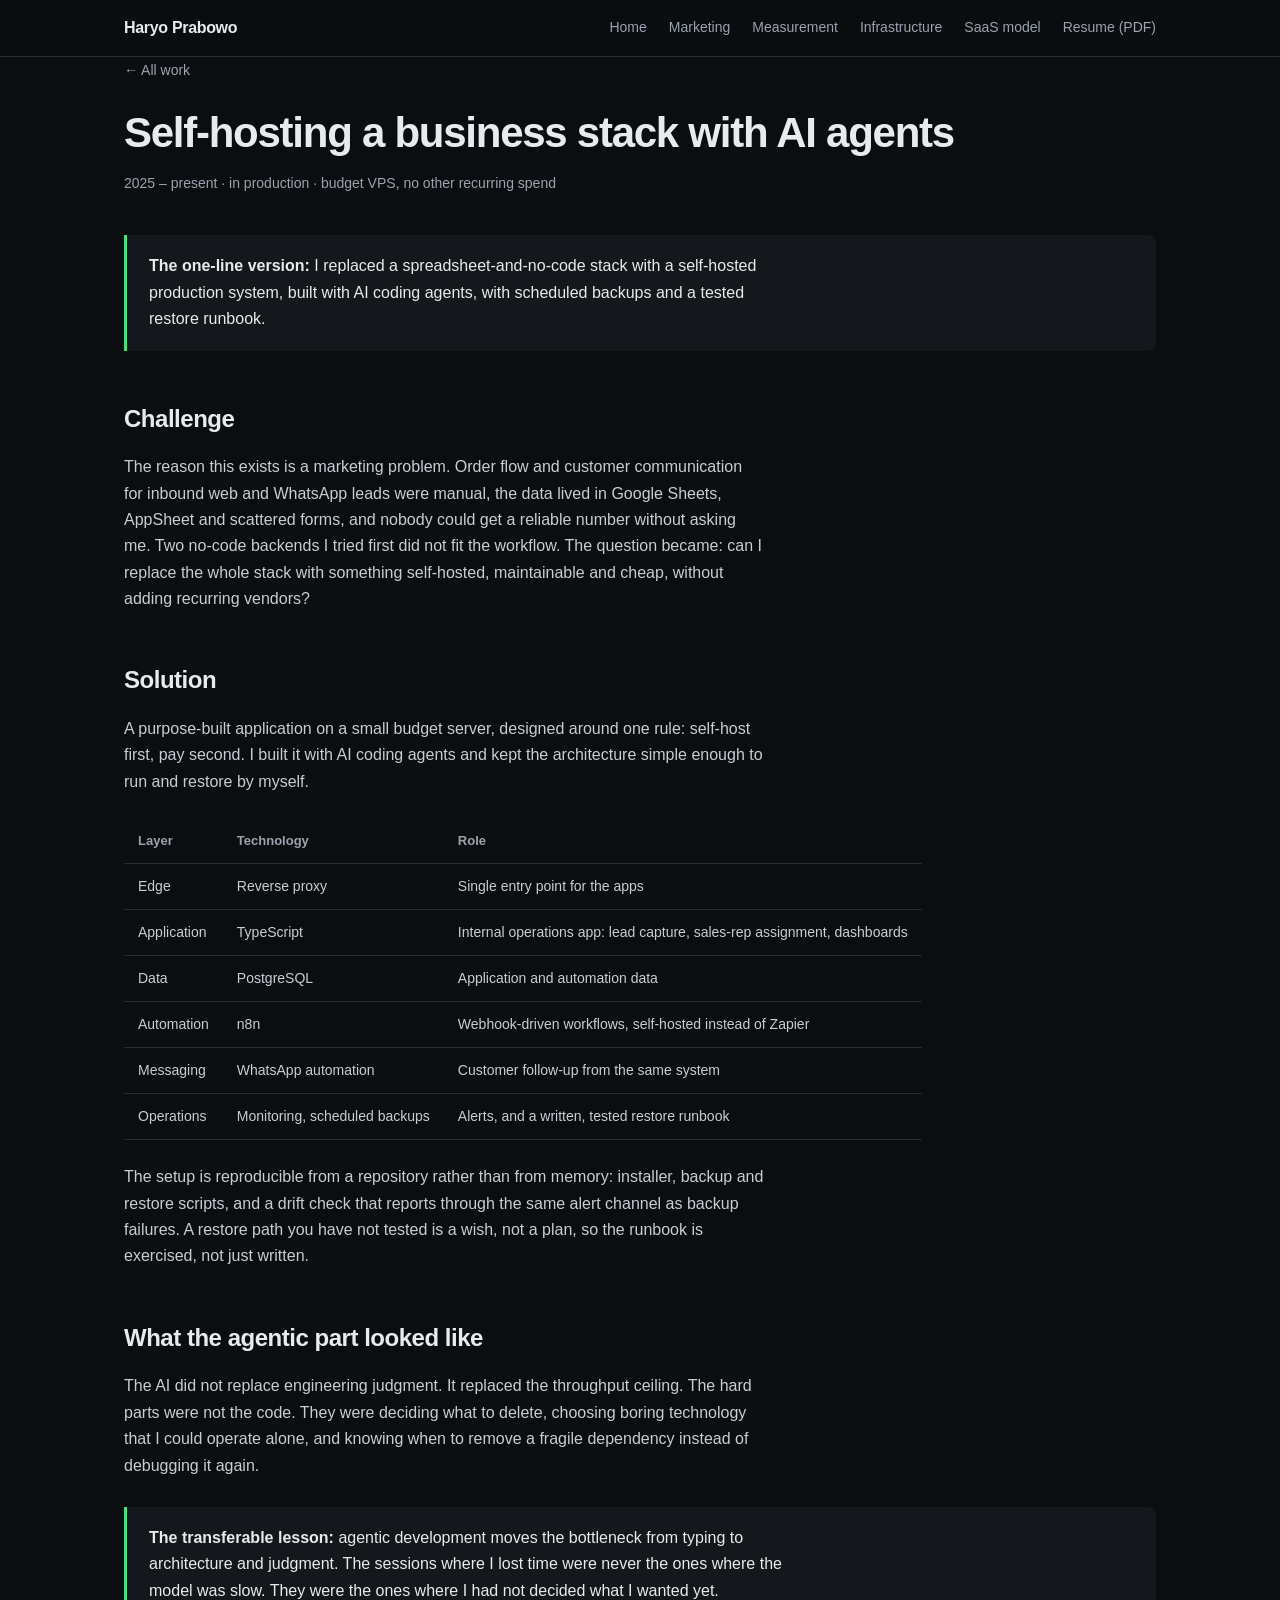
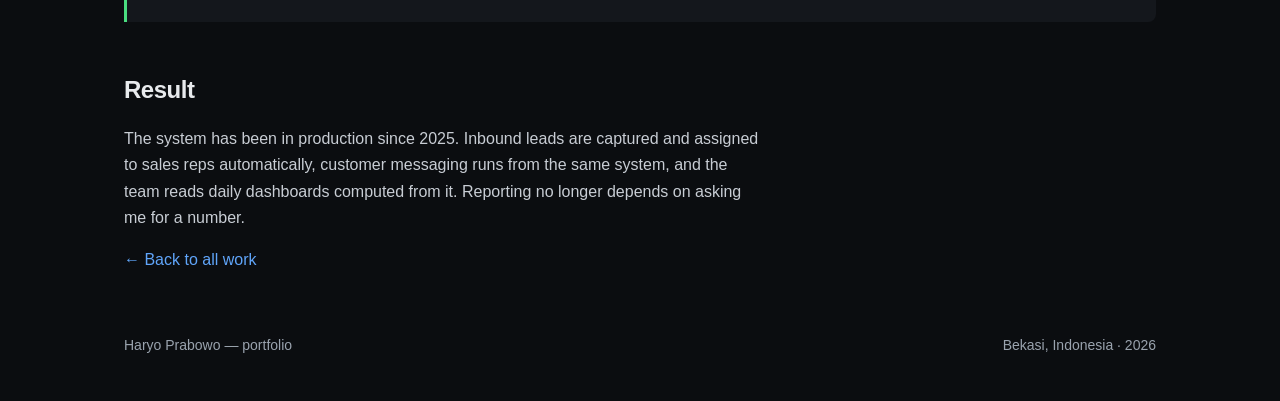
==== commit ed5af0d2: "Apply public-view review: phone nav, How I work copy, KantorKu fixes, resume links and +84% Co-Autho" ====
--- a/case-infrastructure.html
+++ b/case-infrastructure.html
@@ -10,13 +10,13 @@
 <meta property="og:title" content="Self-hosting a business stack with AI agents — Haryo Prabowo">
 <meta property="og:description" content="Replacing a spreadsheet stack with a self-hosted system on a budget VPS: TypeScript, PostgreSQL, n8n and WhatsApp automation, built with AI coding agents.">
 <meta property="og:url" content="https://hprabowo076.github.io/case-infrastructure.html">
-<meta property="og:image" content="https://hprabowo076.github.io/og-cover.png">
+<meta property="og:image" content="https://hprabowo076.github.io/og-cover.png?v=20261016">
 <meta property="og:image:width" content="1200">
 <meta property="og:image:height" content="630">
 <meta name="twitter:card" content="summary_large_image">
 <meta name="twitter:title" content="Self-hosting a business stack with AI agents — Haryo Prabowo">
 <meta name="twitter:description" content="Replacing a spreadsheet stack with a self-hosted system on a budget VPS: TypeScript, PostgreSQL, n8n and WhatsApp automation, built with AI coding agents.">
-<meta name="twitter:image" content="https://hprabowo076.github.io/og-cover.png">
+<meta name="twitter:image" content="https://hprabowo076.github.io/og-cover.png?v=20261016">
 <link rel="icon" href="favicon.svg">
 <link rel="stylesheet" href="style.css">
 </head>
@@ -27,8 +27,10 @@
   <div class="links">
     <a href="index.html">Home</a>
     <a href="case-marketing.html">Marketing</a>
-    <a href="case-kantorku.html">KantorKu</a>
     <a href="case-measurement.html">Measurement</a>
+    <a href="case-infrastructure.html">Infrastructure</a>
+    <a href="case-kantorku.html">SaaS model</a>
+    <a href="resume.pdf">Resume (PDF)</a>
   </div>
 </div></nav>
 
@@ -95,11 +97,6 @@
     automatically, customer messaging runs from the same system, and the team reads daily dashboards
     computed from it. Reporting no longer depends on asking me for a number.
   </p>
-  <p>
-    The marketing instinct (find the bottleneck, fix it, measure the result) did not stop at the ad budget.
-    In most companies it stops there, because the person who owns the funnel is not the person who can
-    deploy the fix. I have been both at once since 2025.
-  </p>
 
   <p><a href="index.html">&larr; Back to all work</a></p>
 </div></article>
--- a/style.css
+++ b/style.css
@@ -115,6 +115,20 @@
 footer { padding: 44px 0; color: var(--muted); font-size: 14px; }
 footer .wrap { display: flex; justify-content: space-between; flex-wrap: wrap; gap: 12px; }
 
+img { max-width: 100%; height: auto; }
+table { display: block; overflow-x: auto; }
+.cards.two { grid-template-columns: repeat(2, 1fr); }
+
+@media (max-width: 640px) {
+  .cards.two { grid-template-columns: 1fr; }
+}
+
+@media (max-width: 600px) {
+  nav .wrap { flex-wrap: wrap; height: auto; padding-top: 8px; padding-bottom: 8px; row-gap: 4px; }
+  nav .brand { white-space: nowrap; font-size: 15px; }
+  nav .links { flex-wrap: wrap; gap: 4px 12px; font-size: 12.5px; }
+}
+
 @media (max-width: 640px) {
   nav .links { gap: 14px; font-size: 13px; }
   header.hero { padding: 60px 0 48px; }
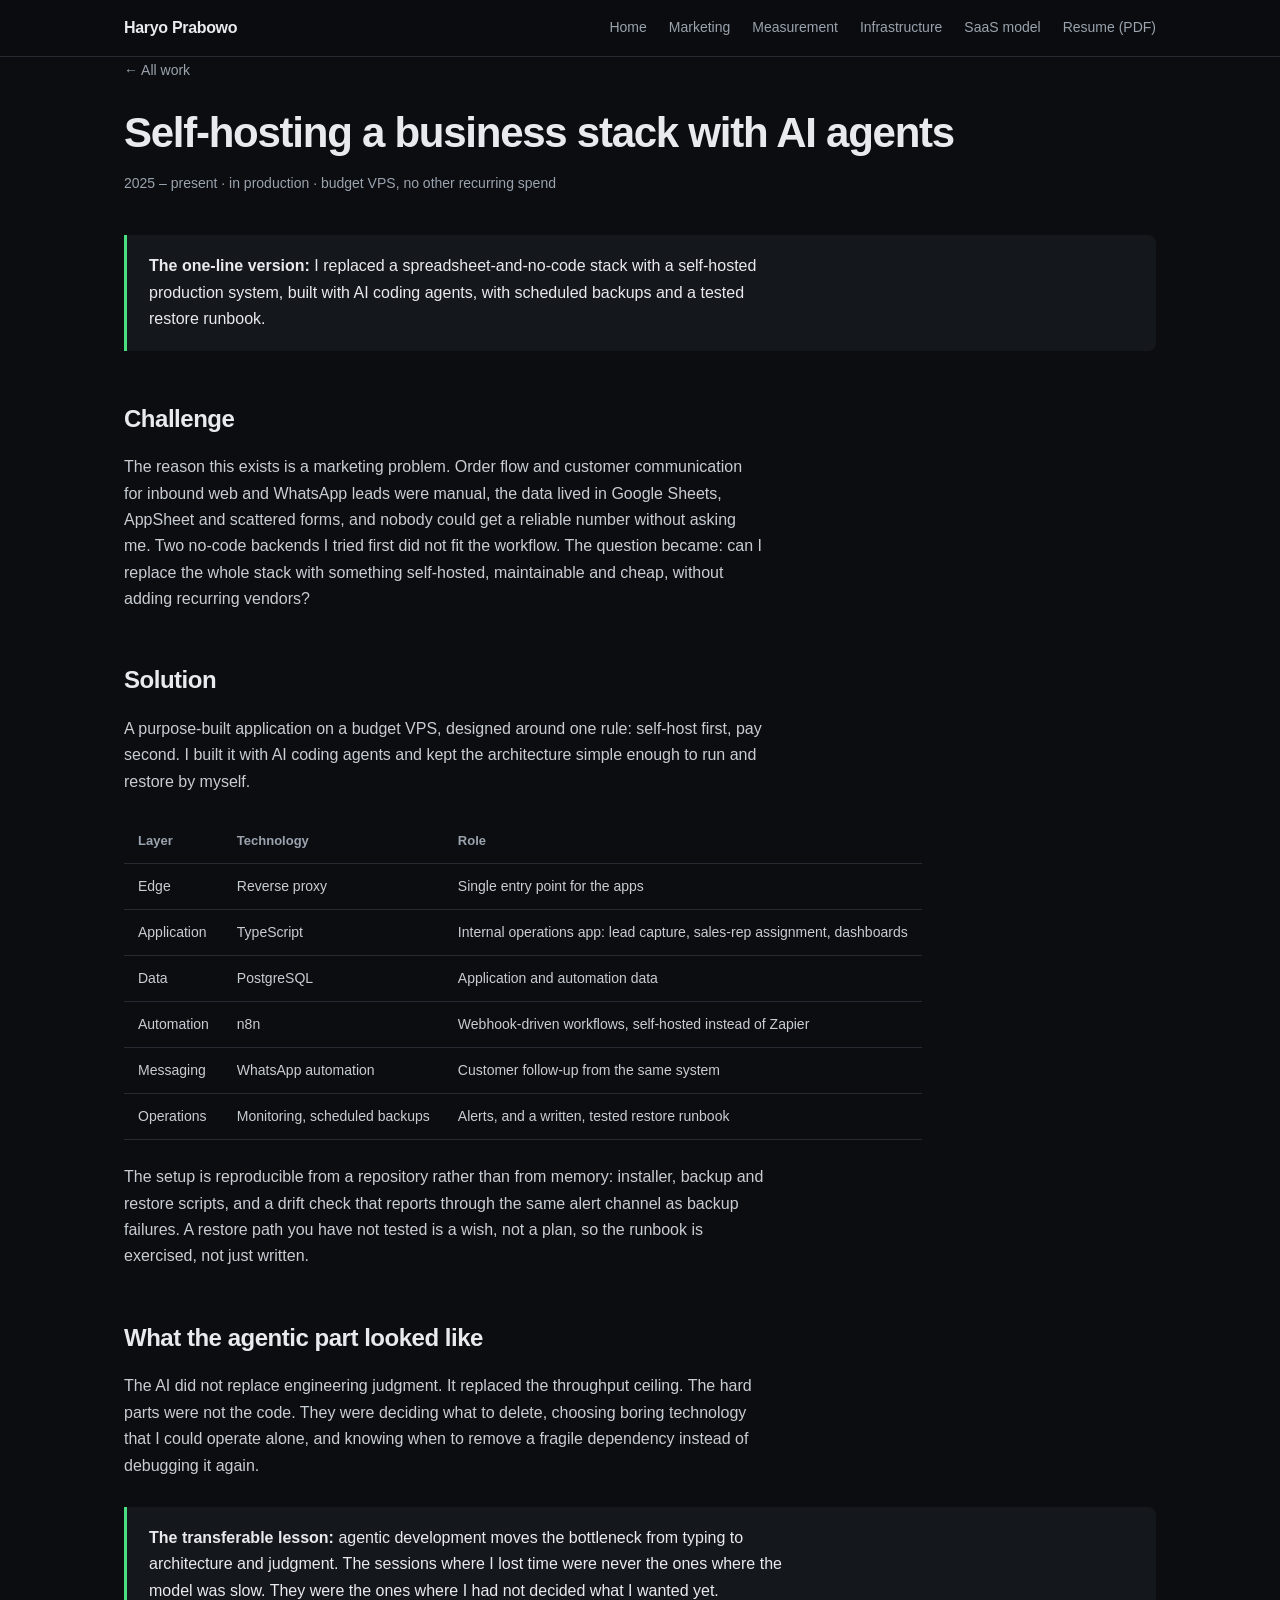
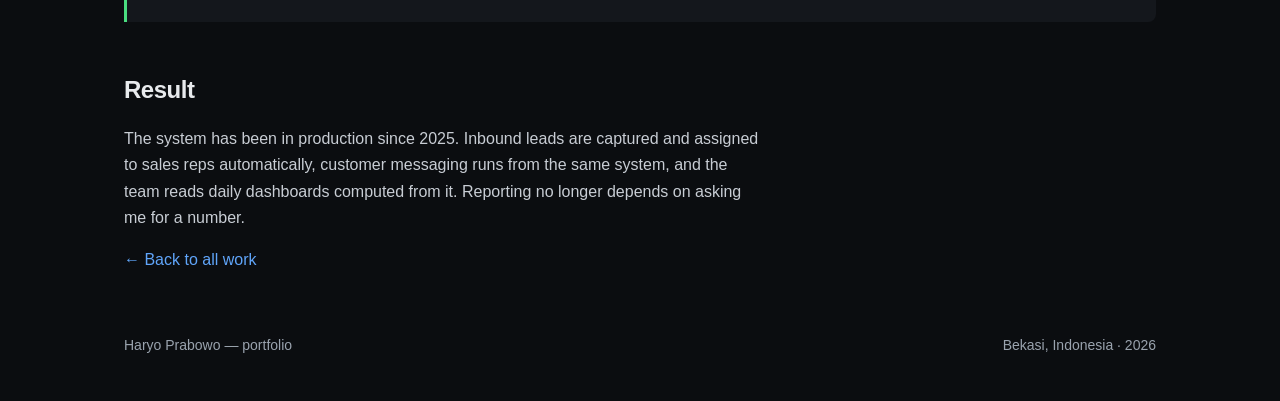
==== commit bc878202: "Final public-view QA copy fixes Co-Authored-By: Claude Opus 5.5 <noreply@anthropic.com>" ====
--- a/case-infrastructure.html
+++ b/case-infrastructure.html
@@ -59,7 +59,7 @@
 
   <h2>Solution</h2>
   <p>
-    A purpose-built application on a small budget server, designed around one rule: self-host first, pay second.
+    A purpose-built application on a budget VPS, designed around one rule: self-host first, pay second.
     I built it with AI coding agents and kept the architecture simple enough to run and restore by myself.
   </p>
   <table>
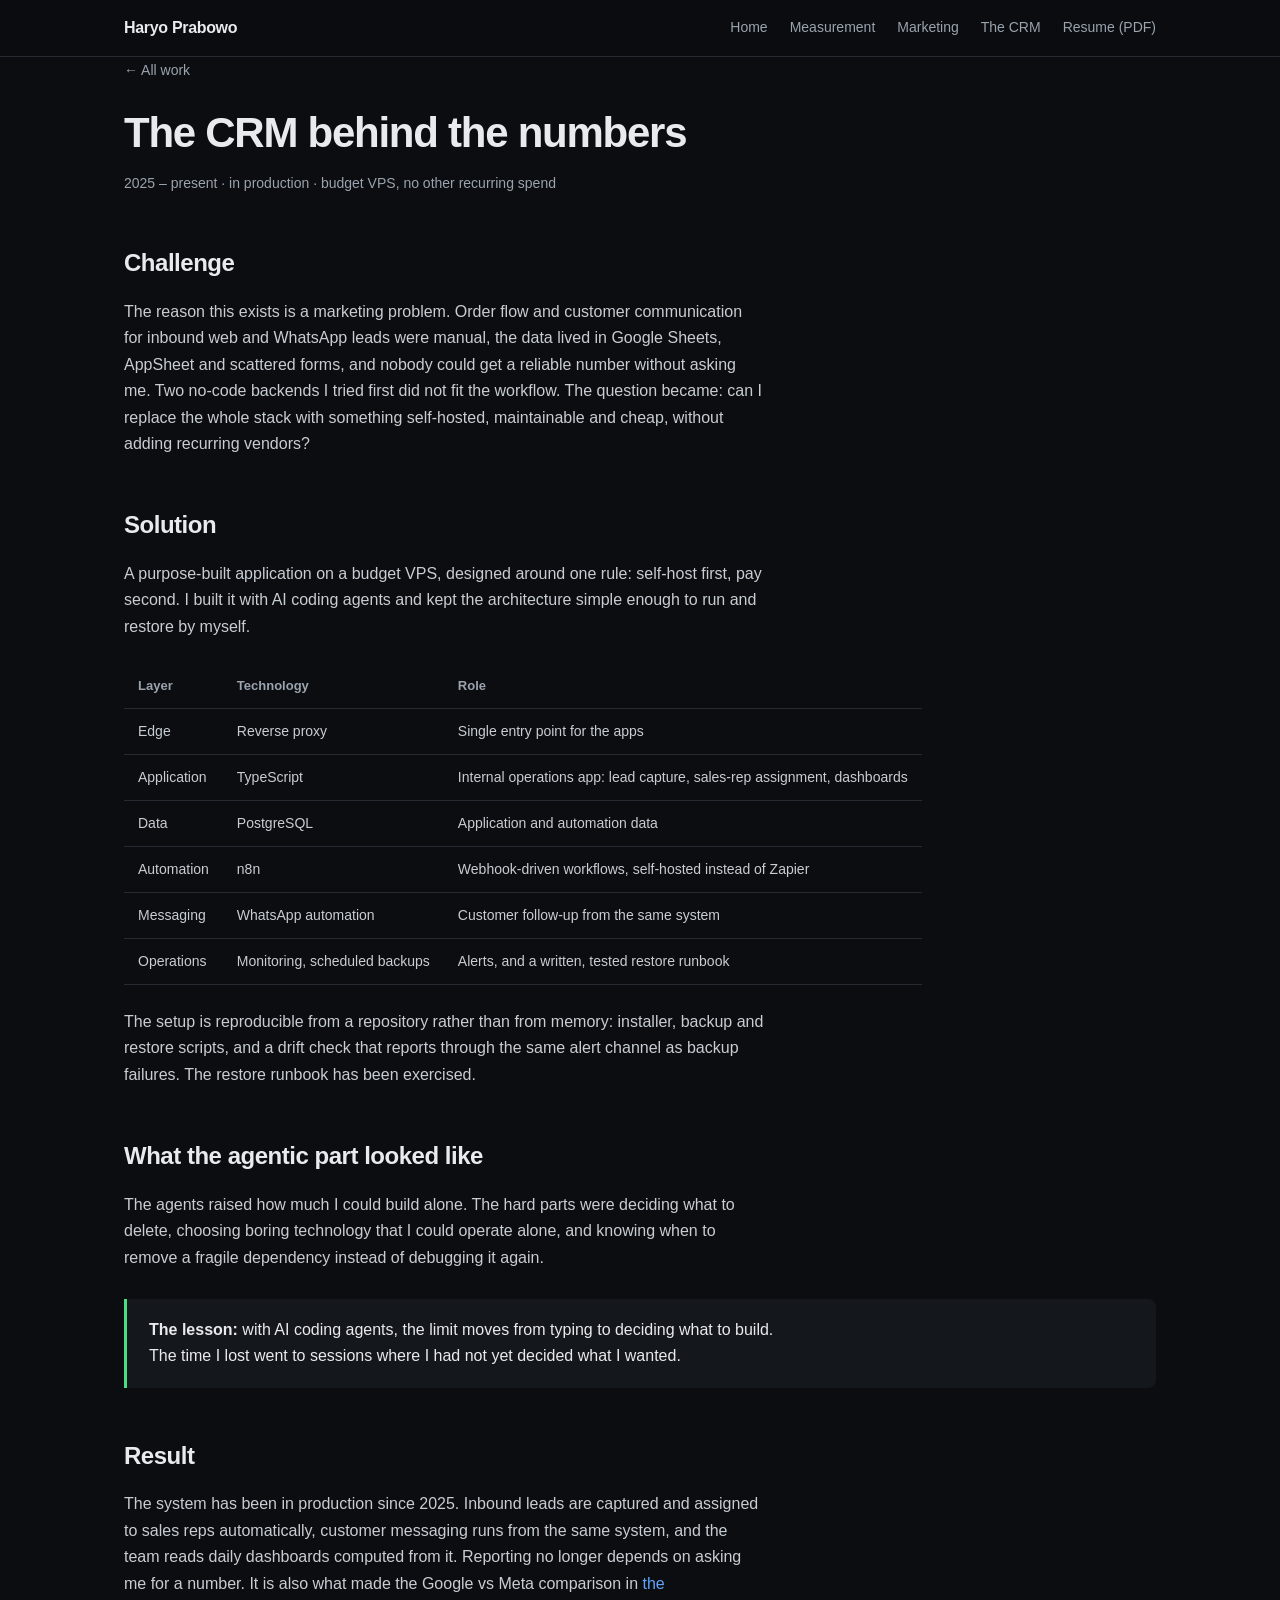
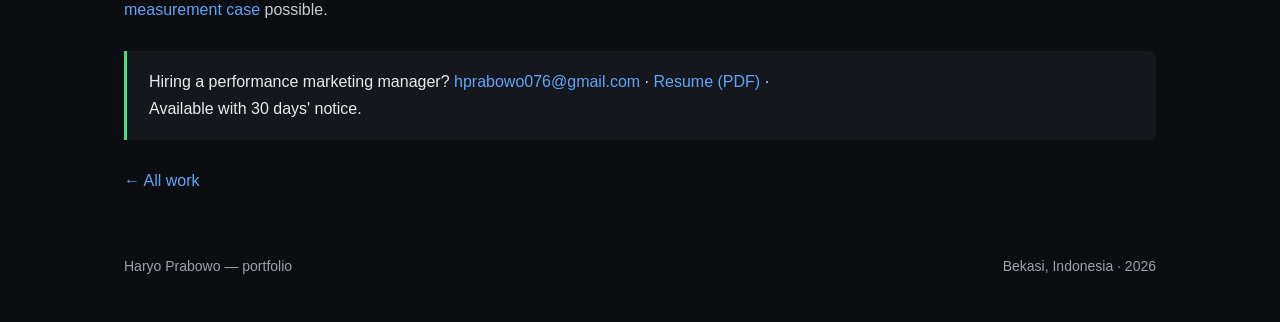
==== commit b00b8b22: "Lead story: judge ad spend on paid invoices; demote extras; case-page next steps Co-Authored-By: Cla" ====
--- a/case-infrastructure.html
+++ b/case-infrastructure.html
@@ -3,19 +3,19 @@
 <head>
 <meta charset="utf-8">
 <meta name="viewport" content="width=device-width, initial-scale=1">
-<title>Self-hosting a business stack with AI agents — Haryo Prabowo</title>
-<meta name="description" content="How AI coding agents helped replace Google Sheets and AppSheet with a self-hosted business stack on a budget VPS: TypeScript app, PostgreSQL, n8n and WhatsApp automation, with scheduled backups and a tested restore runbook.">
+<title>The CRM behind the numbers — Haryo Prabowo</title>
+<meta name="description" content="The CRM, tracking and WhatsApp automation I built to follow leads to paid invoices: a self-hosted stack on a budget VPS (TypeScript app, PostgreSQL, n8n) that replaced Google Sheets and AppSheet, with scheduled backups and a tested restore runbook.">
 <meta property="og:type" content="website">
 <meta property="og:site_name" content="Haryo Prabowo">
-<meta property="og:title" content="Self-hosting a business stack with AI agents — Haryo Prabowo">
-<meta property="og:description" content="Replacing a spreadsheet stack with a self-hosted system on a budget VPS: TypeScript, PostgreSQL, n8n and WhatsApp automation, built with AI coding agents.">
+<meta property="og:title" content="The CRM behind the numbers — Haryo Prabowo">
+<meta property="og:description" content="The self-hosted CRM and automation behind my paid-invoice reporting: TypeScript, PostgreSQL, n8n and WhatsApp automation on a budget VPS, built with AI coding agents.">
 <meta property="og:url" content="https://hprabowo076.github.io/case-infrastructure.html">
 <meta property="og:image" content="https://hprabowo076.github.io/og-cover.png?v=20261016">
 <meta property="og:image:width" content="1200">
 <meta property="og:image:height" content="630">
 <meta name="twitter:card" content="summary_large_image">
-<meta name="twitter:title" content="Self-hosting a business stack with AI agents — Haryo Prabowo">
-<meta name="twitter:description" content="Replacing a spreadsheet stack with a self-hosted system on a budget VPS: TypeScript, PostgreSQL, n8n and WhatsApp automation, built with AI coding agents.">
+<meta name="twitter:title" content="The CRM behind the numbers — Haryo Prabowo">
+<meta name="twitter:description" content="The self-hosted CRM and automation behind my paid-invoice reporting: TypeScript, PostgreSQL, n8n and WhatsApp automation on a budget VPS, built with AI coding agents.">
 <meta name="twitter:image" content="https://hprabowo076.github.io/og-cover.png?v=20261016">
 <link rel="icon" href="favicon.svg">
 <link rel="stylesheet" href="style.css">
@@ -26,27 +26,19 @@
   <a class="brand" href="index.html">Haryo Prabowo</a>
   <div class="links">
     <a href="index.html">Home</a>
+    <a href="case-measurement.html">Measurement</a>
     <a href="case-marketing.html">Marketing</a>
-    <a href="case-measurement.html">Measurement</a>
-    <a href="case-infrastructure.html">Infrastructure</a>
-    <a href="case-kantorku.html">SaaS model</a>
+    <a href="case-infrastructure.html">The CRM</a>
     <a href="resume.pdf">Resume (PDF)</a>
   </div>
 </div></nav>
 
 <article><div class="wrap">
   <a class="back" href="index.html">&larr; All work</a>
-  <h1>Self-hosting a business stack with AI agents</h1>
+  <h1>The CRM behind the numbers</h1>
   <p class="meta">
     2025 &ndash; present &middot; in production &middot; budget VPS, no other recurring spend
   </p>
-
-  <div class="callout">
-    <p>
-      <b>The one-line version:</b> I replaced a spreadsheet-and-no-code stack with a self-hosted
-      production system, built with AI coding agents, with scheduled backups and a tested restore runbook.
-    </p>
-  </div>
 
   <h2>Challenge</h2>
   <p>
@@ -73,32 +65,36 @@
   </table>
   <p>
     The setup is reproducible from a repository rather than from memory: installer, backup and restore
-    scripts, and a drift check that reports through the same alert channel as backup failures. A restore
-    path you have not tested is a wish, not a plan, so the runbook is exercised, not just written.
+    scripts, and a drift check that reports through the same alert channel as backup failures. The
+    restore runbook has been exercised.
   </p>
 
   <h2>What the agentic part looked like</h2>
   <p>
-    The AI did not replace engineering judgment. It replaced the throughput ceiling. The hard parts were
-    not the code. They were deciding what to delete, choosing boring technology that I could operate alone,
+    The agents raised how much I could build alone. The hard parts were
+    deciding what to delete, choosing boring technology that I could operate alone,
     and knowing when to remove a fragile dependency instead of debugging it again.
   </p>
   <div class="callout">
     <p>
-      <b>The transferable lesson:</b> agentic development moves the bottleneck from typing to
-      architecture and judgment. The sessions where I lost time were never the ones where the
-      model was slow. They were the ones where I had not decided what I wanted yet.
-    </p>
+      <b>The lesson:</b> with AI coding agents, the limit moves from typing to deciding what to build. The time I lost went to sessions where I had not yet decided what I wanted.</p>
   </div>
 
   <h2>Result</h2>
   <p>
     The system has been in production since 2025. Inbound leads are captured and assigned to sales reps
     automatically, customer messaging runs from the same system, and the team reads daily dashboards
-    computed from it. Reporting no longer depends on asking me for a number.
+    computed from it. Reporting no longer depends on asking me for a number. It is also what made the Google vs Meta comparison in <a href="case-measurement.html">the measurement case</a> possible.
   </p>
 
-  <p><a href="index.html">&larr; Back to all work</a></p>
+  <div class="callout">
+    <p>
+      Hiring a performance marketing manager?
+      <a href="mailto:hprabowo076@gmail.com">hprabowo076@gmail.com</a> &middot;
+      <a href="resume.pdf">Resume (PDF)</a> &middot; Available with 30 days' notice.
+    </p>
+  </div>
+  <p><a href="index.html">&larr; All work</a></p>
 </div></article>
 
 <footer><div class="wrap">
